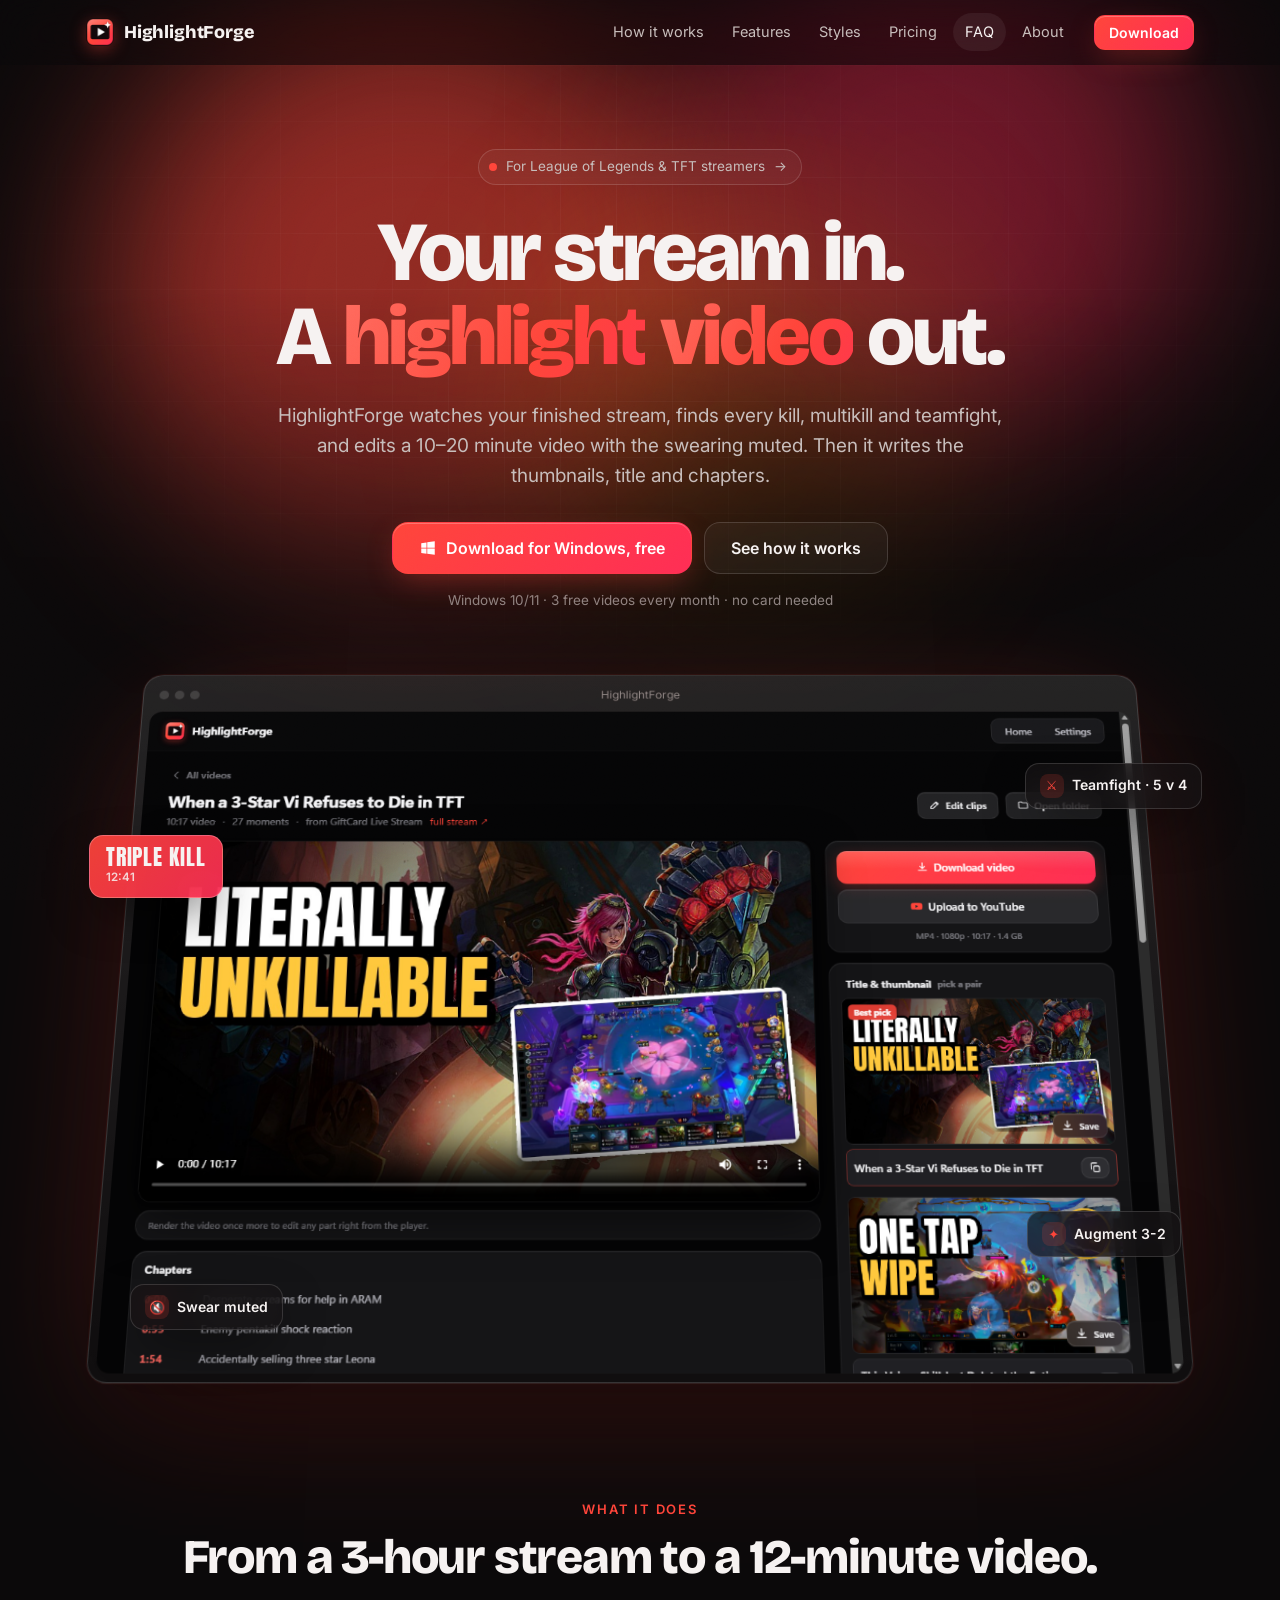
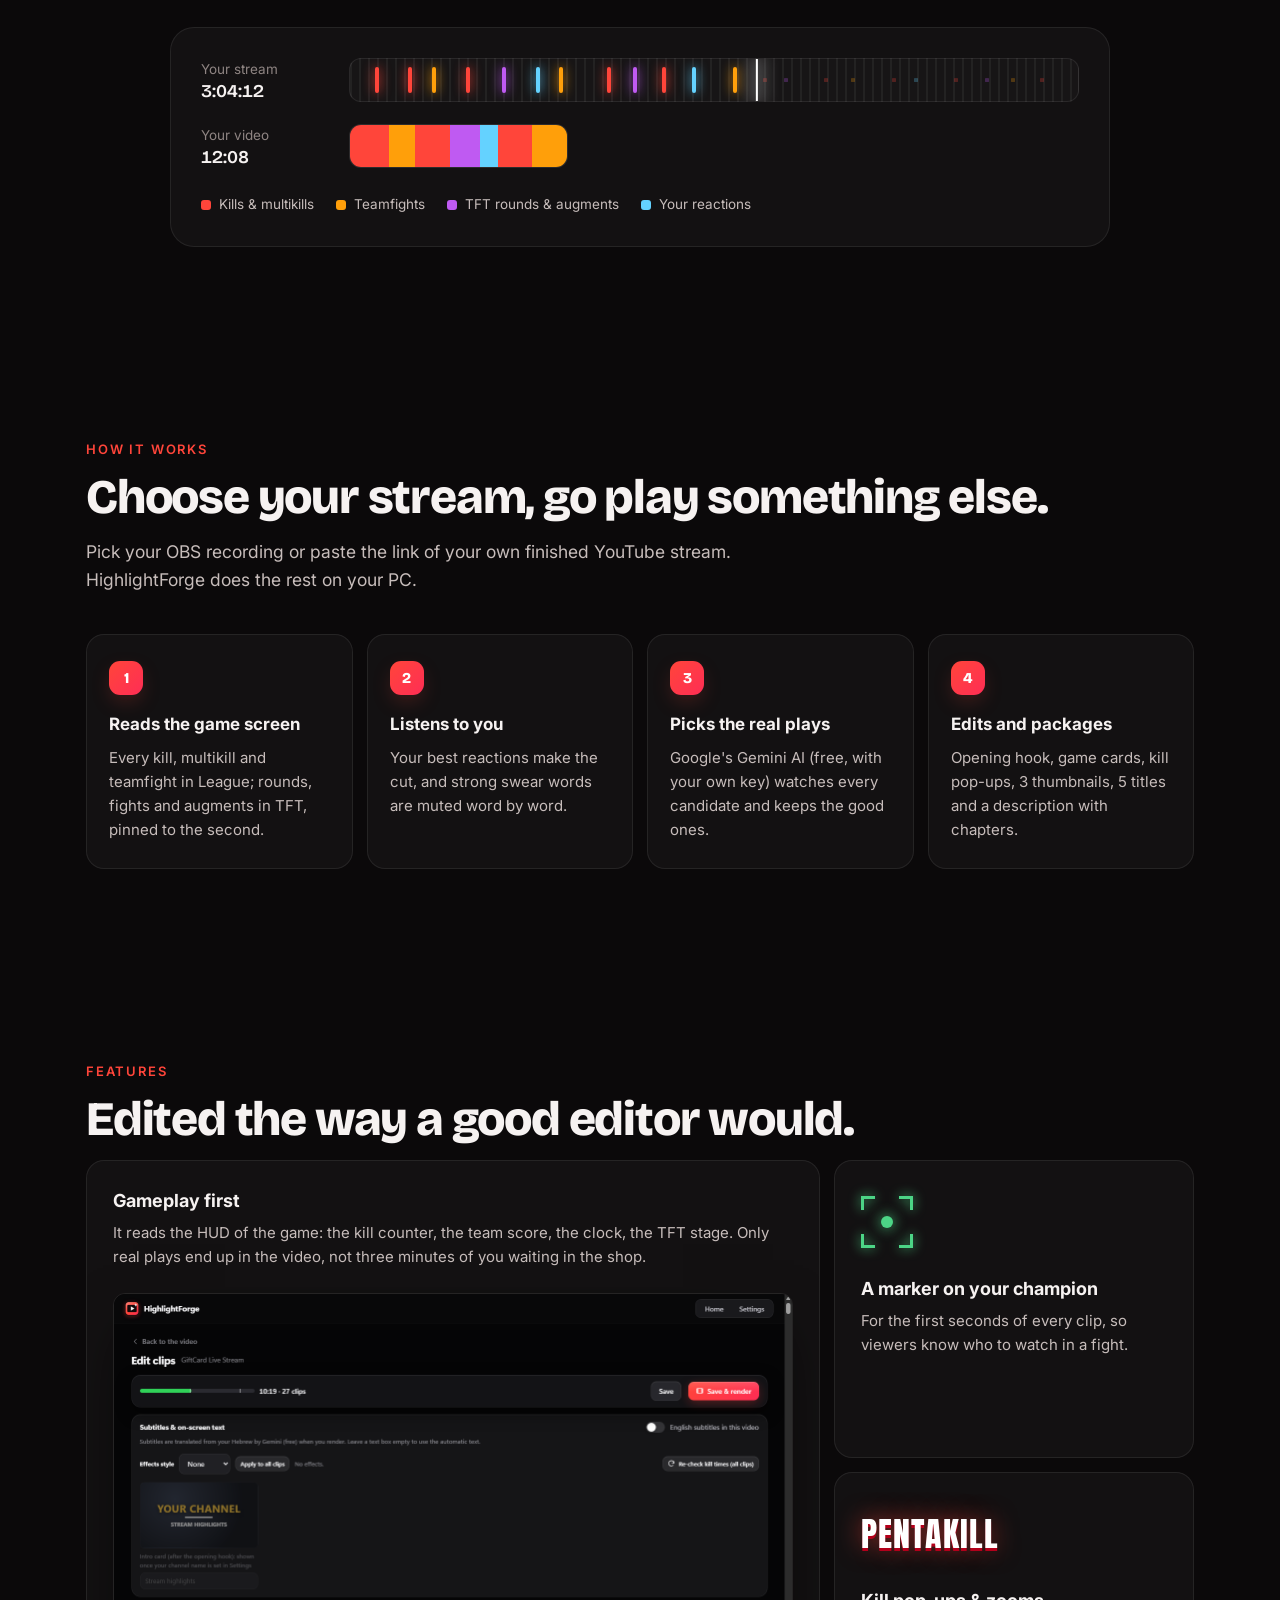
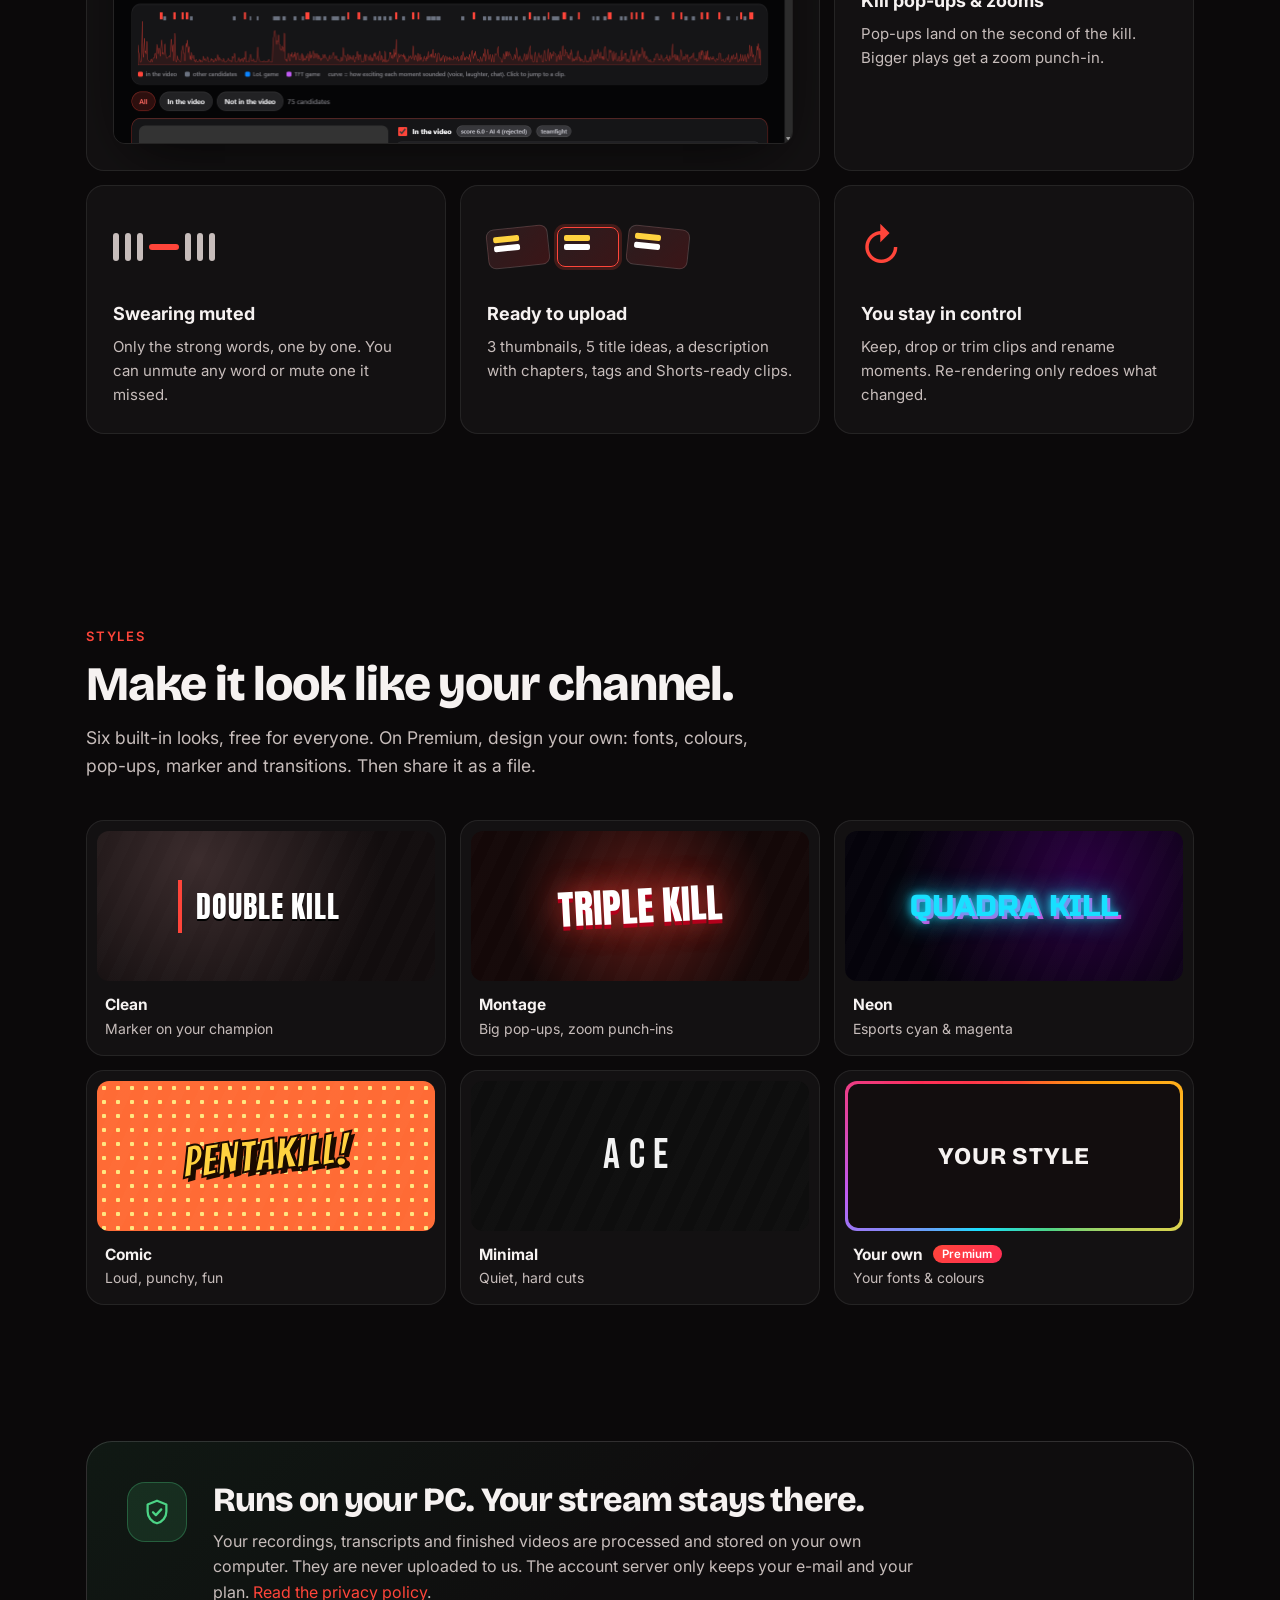
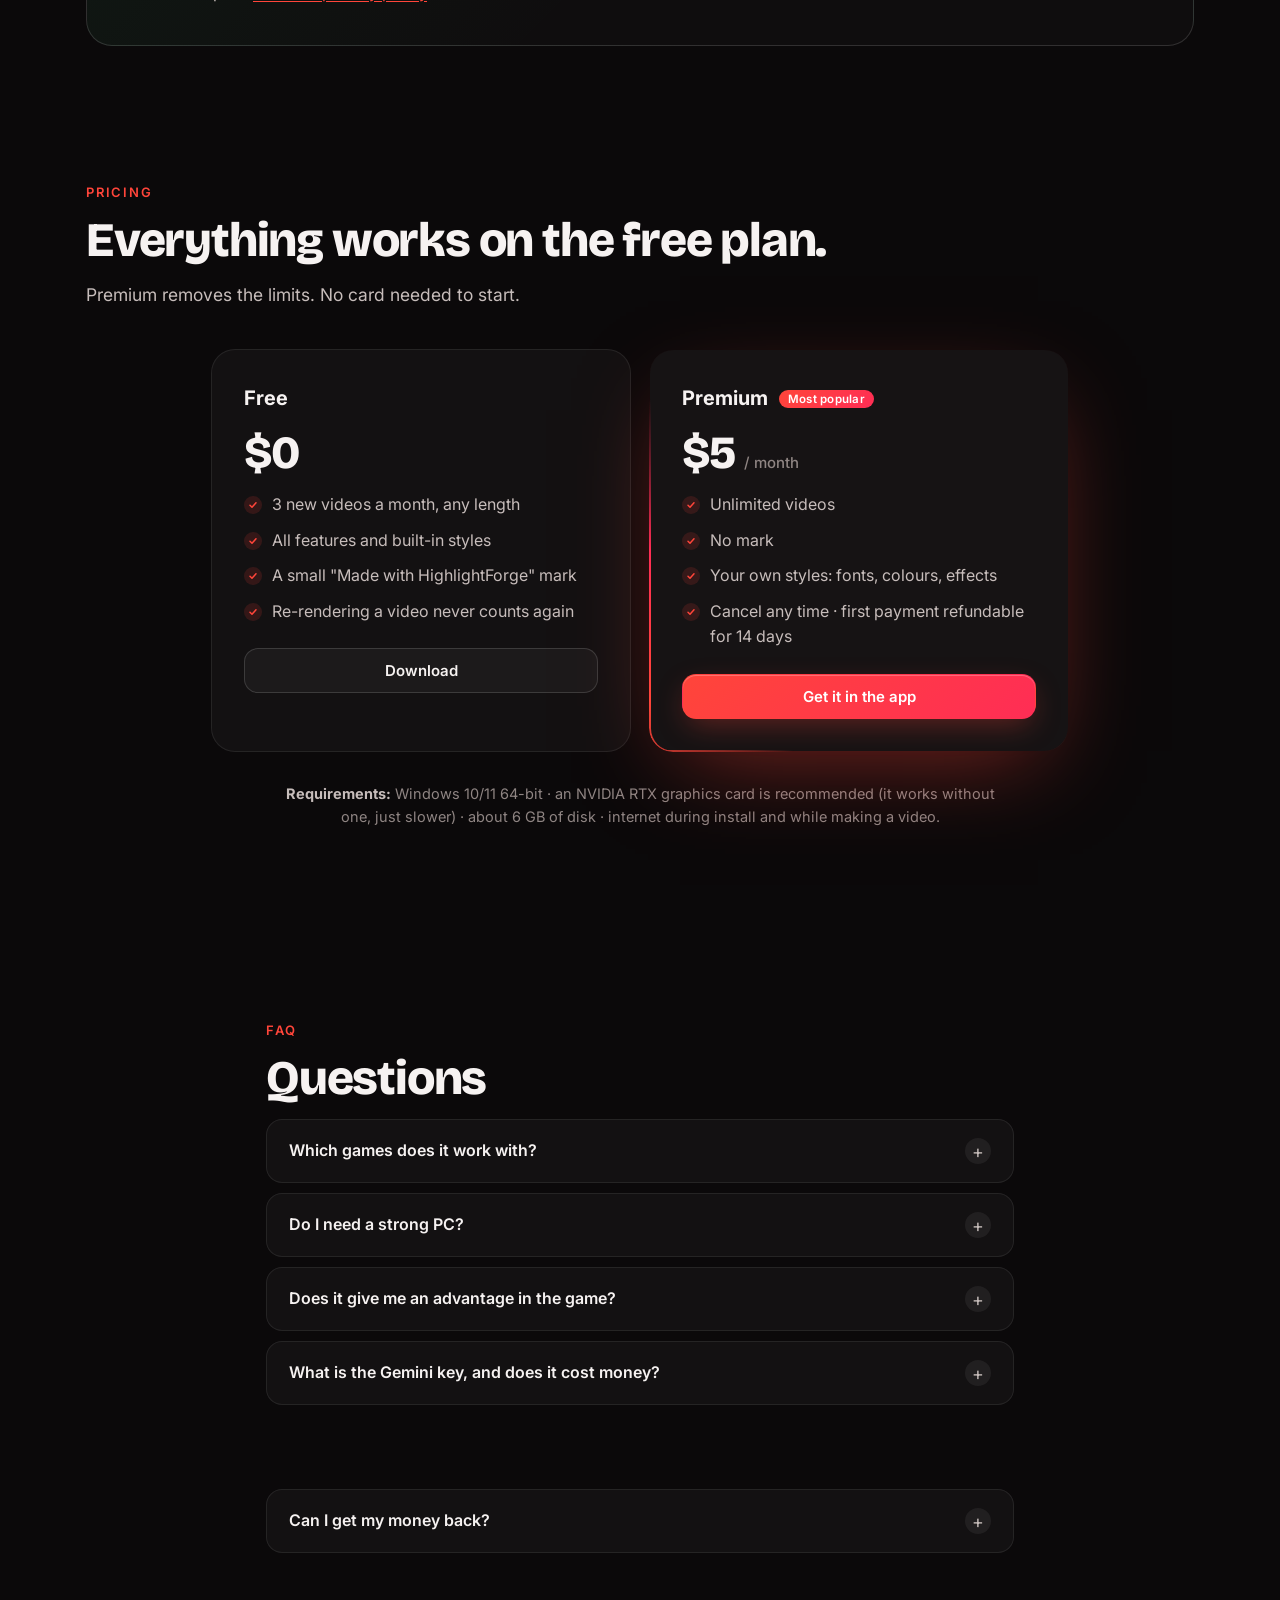
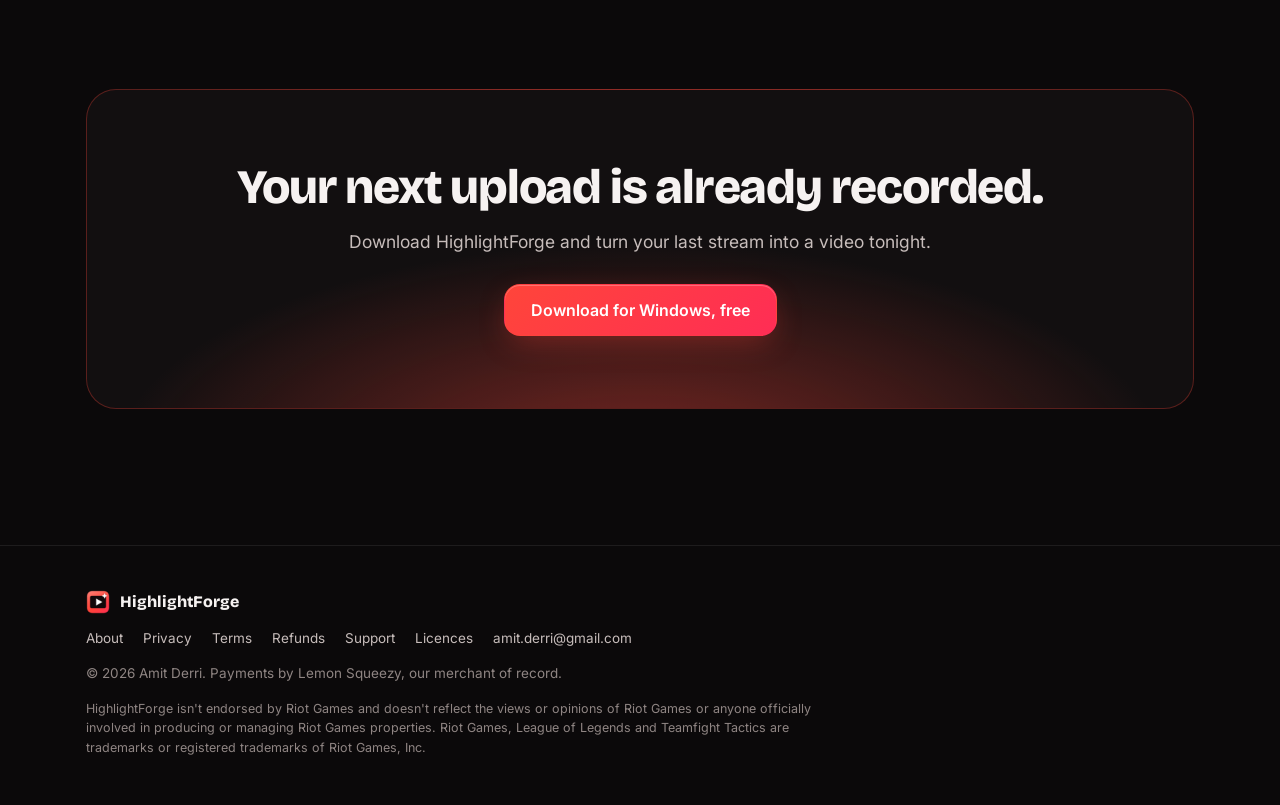
==== index.html @ f841b0f5 "HighlightForge website: home, about, privacy, terms, refunds, support, licences Co-Authored-By: Clau" ====
<!doctype html>
<html lang="en">
<head>
<meta charset="utf-8">
<meta name="viewport" content="width=device-width, initial-scale=1, viewport-fit=cover">
<title>HighlightForge: stream to highlight video, automatically</title>
<meta name="description" content="HighlightForge turns your finished League of Legends or TFT stream into a ready-to-upload YouTube highlight video: kills, multikills and fights found for you, swearing muted, thumbnails and chapters written. Free for Windows.">
<meta name="theme-color" content="#0b090a">
<link rel="canonical" href="https://amitderi.github.io/HighlightForge_website/">
<meta property="og:type" content="website">
<meta property="og:site_name" content="HighlightForge">
<meta property="og:title" content="HighlightForge: your stream in, a highlight video out">
<meta property="og:description" content="Finds every kill, multikill and teamfight in your League of Legends or TFT stream and edits an upload-ready highlight video. Free for Windows.">
<meta property="og:url" content="https://amitderi.github.io/HighlightForge_website/">
<meta property="og:image" content="https://amitderi.github.io/HighlightForge_website/img/og.png">
<meta name="twitter:card" content="summary_large_image">
<link rel="icon" type="image/png" href="img/icon.png">
<link rel="apple-touch-icon" href="img/icon.png">
<link rel="preconnect" href="https://fonts.googleapis.com">
<link rel="preconnect" href="https://fonts.gstatic.com" crossorigin>
<link rel="stylesheet" href="https://fonts.googleapis.com/css2?family=Anton&family=Bangers&family=Bebas+Neue&family=Bricolage+Grotesque:opsz,wght@12..96,600;12..96,800&family=Inter:wght@400;500;600&family=Russo+One&display=swap">
<link rel="stylesheet" href="style.css">
<script type="application/ld+json">
{"@context":"https://schema.org","@type":"SoftwareApplication","name":"HighlightForge","operatingSystem":"Windows 10, Windows 11",
 "applicationCategory":"MultimediaApplication","url":"https://amitderi.github.io/HighlightForge_website/","author":{"@type":"Person","name":"Amit Derri"},
 "offers":[{"@type":"Offer","name":"Free","price":"0","priceCurrency":"USD"}]}
</script>
<script>document.documentElement.classList.add("js")</script>
<script defer src="site.js"></script>
</head>
<body class="home">
<a class="skip" href="#main">Skip to content</a>
<header class="top"><div class="wrap">
  <a class="brand" href="./"><img src="img/icon.png" alt="" width="28" height="28">HighlightForge</a>
  <nav class="links" id="menu" aria-label="Main">
    <a href="#how">How it works</a><a href="#features">Features</a><a href="#styles">Styles</a><a href="#pricing">Pricing</a><a href="#faq">FAQ</a><a href="about">About</a>
  </nav>
  <a class="btn primary small keep" href="https://amitderi.itch.io/highlightforge">Download</a>
  <button class="menu-btn" type="button" aria-controls="menu" aria-expanded="false" aria-label="Menu"><span></span><span></span></button>
</div></header>

<main id="main">
  <section class="hero">
    <div class="aurora" aria-hidden="true"><i></i><i></i><i></i></div>
    <div class="wrap">
      <a class="pill reveal" href="#how"><span class="dot"></span>For League of Legends &amp; TFT streamers <span class="arrow">→</span></a>
      <h1 class="headline"><span class="w">Your</span> <span class="w">stream</span> <span class="w">in.</span><br>
        <span class="w">A</span> <span class="w grad">highlight</span> <span class="w grad">video</span> <span class="w">out.</span></h1>
      <p class="sub reveal">HighlightForge watches your finished stream, finds every kill, multikill and teamfight, and edits a
        10–20 minute video with the swearing muted. Then it writes the thumbnails, title and chapters.</p>
      <div class="cta reveal">
        <a class="btn primary big sheen" href="https://amitderi.itch.io/highlightforge"><svg viewBox="0 0 24 24" width="18" height="18" aria-hidden="true"><path fill="currentColor" d="M3 5.5 10 4.5v7H3zm8-1.1L21 3v8.5H11zM3 12.5h7v7l-7-1zm8 0h10V21l-10-1.4z"/></svg>Download for Windows, free</a>
        <a class="btn ghost big" href="#how">See how it works</a>
      </div>
      <div class="fine reveal">Windows 10/11 · 3 free videos every month · no card needed</div>

      <div class="stage" data-tilt>
        <div class="frame">
          <div class="frame-bar" aria-hidden="true"><i></i><i></i><i></i><span>HighlightForge</span></div>
          <img src="img/video.png" alt="A finished highlight video in HighlightForge, with its chapters and thumbnails" width="1360" height="900" fetchpriority="high">
        </div>
        <div class="chip c1" aria-hidden="true"><b>TRIPLE KILL</b><small>12:41</small></div>
        <div class="chip c2" aria-hidden="true"><span class="ico">⚔</span>Teamfight · 5 v 4</div>
        <div class="chip c3" aria-hidden="true"><span class="ico">✦</span>Augment 3-2</div>
        <div class="chip c4" aria-hidden="true"><span class="ico mute">🔇</span>Swear muted</div>
      </div>
    </div>
  </section>

  <section class="compress" id="how-short" aria-labelledby="compress-h">
    <div class="wrap">
      <p class="eyebrow reveal">What it does</p>
      <h2 id="compress-h" class="reveal">From a 3-hour stream to a 12-minute video.</h2>
      <div class="timeline reveal" data-timeline>
        <div class="tl-row">
          <span class="tl-label">Your stream<b>3:04:12</b></span>
          <div class="tl-bar long" aria-hidden="true"><div class="tl-marks"></div><div class="tl-scan"></div></div>
        </div>
        <div class="tl-row">
          <span class="tl-label">Your video<b>12:08</b></span>
          <div class="tl-bar short" aria-hidden="true"><div class="tl-fill"></div></div>
        </div>
        <ul class="tl-legend" aria-label="What it finds">
          <li><i class="k"></i>Kills &amp; multikills</li><li><i class="f"></i>Teamfights</li><li><i class="t"></i>TFT rounds &amp; augments</li><li><i class="r"></i>Your reactions</li>
        </ul>
      </div>
    </div>
  </section>

  <section id="how" aria-labelledby="how-h"><div class="wrap">
    <p class="eyebrow reveal">How it works</p>
    <h2 id="how-h" class="reveal">Choose your stream, go play something else.</h2>
    <p class="lede reveal">Pick your OBS recording or paste the link of your own finished YouTube stream. HighlightForge does the rest
      on your PC.</p>
    <ol class="steps">
      <li class="step reveal"><span class="n">1</span><h3>Reads the game screen</h3><p>Every kill, multikill and teamfight in League;
        rounds, fights and augments in TFT, pinned to the second.</p></li>
      <li class="step reveal"><span class="n">2</span><h3>Listens to you</h3><p>Your best reactions make the cut, and strong swear words
        are muted word by word.</p></li>
      <li class="step reveal"><span class="n">3</span><h3>Picks the real plays</h3><p>Google's Gemini AI (free, with your own key) watches
        every candidate and keeps the good ones.</p></li>
      <li class="step reveal"><span class="n">4</span><h3>Edits and packages</h3><p>Opening hook, game cards, kill pop-ups, 3 thumbnails,
        5 titles and a description with chapters.</p></li>
    </ol>
  </div></section>

  <section id="features" aria-labelledby="feat-h"><div class="wrap">
    <p class="eyebrow reveal">Features</p>
    <h2 id="feat-h" class="reveal">Edited the way a good editor would.</h2>
    <div class="bento">
      <article class="card glow span2 reveal">
        <h3>Gameplay first</h3>
        <p>It reads the HUD of the game: the kill counter, the team score, the clock, the TFT stage. Only real plays end up in
          the video, not three minutes of you waiting in the shop.</p>
        <img src="img/edit-clips.png" alt="Edit clips: the timeline of moments found in a stream" loading="lazy" width="1360" height="900">
      </article>
      <article class="card glow reveal">
        <div class="mark" aria-hidden="true"><span class="ret"></span></div>
        <h3>A marker on your champion</h3>
        <p>For the first seconds of every clip, so viewers know who to watch in a fight.</p>
      </article>
      <article class="card glow reveal">
        <div class="pop" aria-hidden="true">PENTAKILL</div>
        <h3>Kill pop-ups &amp; zooms</h3>
        <p>Pop-ups land on the second of the kill. Bigger plays get a zoom punch-in.</p>
      </article>
      <article class="card glow reveal">
        <div class="wave" aria-hidden="true"><i></i><i></i><i></i><i class="x"></i><i></i><i></i><i></i></div>
        <h3>Swearing muted</h3>
        <p>Only the strong words, one by one. You can unmute any word or mute one it missed.</p>
      </article>
      <article class="card glow reveal">
        <div class="thumbs" aria-hidden="true"><i></i><i></i><i></i></div>
        <h3>Ready to upload</h3>
        <p>3 thumbnails, 5 title ideas, a description with chapters, tags and Shorts-ready clips.</p>
      </article>
      <article class="card glow reveal">
        <div class="redo" aria-hidden="true">↻</div>
        <h3>You stay in control</h3>
        <p>Keep, drop or trim clips and rename moments. Re-rendering only redoes what changed.</p>
      </article>
    </div>
  </div></section>

  <section id="styles" aria-labelledby="styles-h"><div class="wrap">
    <p class="eyebrow reveal">Styles</p>
    <h2 id="styles-h" class="reveal">Make it look like your channel.</h2>
    <p class="lede reveal">Six built-in looks, free for everyone. On Premium, design your own: fonts, colours, pop-ups, marker
      and transitions. Then share it as a file.</p>
    <div class="styles">
      <figure class="style s-clean reveal"><div class="sw"><span>DOUBLE KILL</span></div><figcaption><b>Clean</b>Marker on your champion</figcaption></figure>
      <figure class="style s-montage reveal"><div class="sw"><span>TRIPLE KILL</span></div><figcaption><b>Montage</b>Big pop-ups, zoom punch-ins</figcaption></figure>
      <figure class="style s-neon reveal"><div class="sw"><span>QUADRA KILL</span></div><figcaption><b>Neon</b>Esports cyan &amp; magenta</figcaption></figure>
      <figure class="style s-comic reveal"><div class="sw"><span>PENTAKILL!</span></div><figcaption><b>Comic</b>Loud, punchy, fun</figcaption></figure>
      <figure class="style s-minimal reveal"><div class="sw"><span>ACE</span></div><figcaption><b>Minimal</b>Quiet, hard cuts</figcaption></figure>
      <figure class="style s-yours reveal"><div class="sw"><span>YOUR STYLE</span></div><figcaption><b>Your own <em class="tag">Premium</em></b>Your fonts &amp; colours</figcaption></figure>
    </div>
  </div></section>

  <section class="trust" aria-labelledby="trust-h"><div class="wrap">
    <div class="trust-card reveal">
      <div class="shield" aria-hidden="true"><svg viewBox="0 0 24 24" width="30" height="30"><path fill="none" stroke="currentColor" stroke-width="1.8" stroke-linejoin="round" d="M12 3 4.5 6v5.5c0 4.6 3.1 8.4 7.5 9.5 4.4-1.1 7.5-4.9 7.5-9.5V6z"/><path fill="none" stroke="currentColor" stroke-width="1.8" stroke-linecap="round" stroke-linejoin="round" d="m8.8 12.2 2.3 2.3 4.3-4.6"/></svg></div>
      <div>
        <h2 id="trust-h">Runs on your PC. Your stream stays there.</h2>
        <p>Your recordings, transcripts and finished videos are processed and stored on your own computer. They are never uploaded
          to us. The account server only keeps your e-mail and your plan. <a href="privacy">Read the privacy policy</a>.</p>
      </div>
    </div>
  </div></section>

  <section id="pricing" aria-labelledby="price-h"><div class="wrap">
    <p class="eyebrow reveal">Pricing</p>
    <h2 id="price-h" class="reveal">Everything works on the free plan.</h2>
    <p class="lede reveal">Premium removes the limits. No card needed to start.</p>
    <div class="plans">
      <div class="plan reveal"><h3>Free</h3><div class="price">$0</div>
        <ul><li>3 new videos a month, any length</li><li>All features and built-in styles</li>
          <li>A small "Made with HighlightForge" mark</li><li>Re-rendering a video never counts again</li></ul>
        <a class="btn ghost" href="https://amitderi.itch.io/highlightforge">Download</a></div>
      <div class="plan best reveal"><div class="ring" aria-hidden="true"></div><h3>Premium <span class="tag">Most popular</span></h3><div class="price">$5 <small>/ month</small></div>
        <ul><li>Unlimited videos</li><li>No mark</li><li>Your own styles: fonts, colours, effects</li>
          <li>Cancel any time · first payment refundable for 14 days</li></ul>
        <a class="btn primary sheen" href="https://amitderi.itch.io/highlightforge">Get it in the app</a></div>
    </div>
    <p class="req reveal"><b>Requirements:</b> Windows 10/11 64-bit · an NVIDIA RTX graphics card is recommended (it works without
      one, just slower) · about 6 GB of disk · internet during install and while making a video.</p>
  </div></section>

  <section id="faq" aria-labelledby="faq-h"><div class="wrap narrow">
    <p class="eyebrow reveal">FAQ</p>
    <h2 id="faq-h" class="reveal">Questions</h2>
    <div class="faq">
      <details class="reveal"><summary>Which games does it work with?</summary><div><p>League of Legends (including ARAM and Arena) and
        Teamfight Tactics. It reads the game screen of your recording, so it doesn't matter what language you talk in.</p></div></details>
      <details class="reveal"><summary>Do I need a strong PC?</summary><div><p>An NVIDIA RTX graphics card is recommended and makes it much
        faster. Without one it still works, just slower. You need about 6 GB of free disk.</p></div></details>
      <details class="reveal"><summary>Does it give me an advantage in the game?</summary><div><p>No. HighlightForge never runs during a
        game and never touches the game client. It only edits recordings of games that are already over.
        <a href="about">More about fair play</a>.</p></div></details>
      <details class="reveal"><summary>What is the Gemini key, and does it cost money?</summary><div><p>Google's Gemini AI picks the best
        plays and writes the titles. Its free tier is enough, and you get a free key in a minute. Without one, HighlightForge
        still works but writes simpler titles.</p></div></details>
      <details class="reveal"><summary>Windows says "Windows protected your PC".</summary><div><p>Click <i>More info → Run anyway</i>. It
        means Windows doesn't know the installer yet.</p></div></details>
      <details class="reveal"><summary>Can I get my money back?</summary><div><p>Yes. Your first Premium payment is refundable within 14
        days, no questions asked. See the <a href="refunds">refund policy</a>.</p></div></details>
    </div>
  </div></section>

  <section class="final"><div class="wrap">
    <div class="final-card reveal">
      <h2>Your next upload is already recorded.</h2>
      <p>Download HighlightForge and turn your last stream into a video tonight.</p>
      <a class="btn primary big sheen" href="https://amitderi.itch.io/highlightforge">Download for Windows, free</a>
    </div>
  </div></section>
</main>

<footer><div class="wrap"><div class="foot-brand"><img src="img/icon.png" alt="" width="24" height="24">HighlightForge</div><nav><a href="about">About</a><a href="privacy">Privacy</a><a href="terms">Terms</a><a href="refunds">Refunds</a><a href="support">Support</a><a href="licences">Licences</a><a href="mailto:amit.derri@gmail.com">amit.derri@gmail.com</a></nav><div>© 2026 Amit Derri. Payments by Lemon Squeezy, our merchant of record.</div><div class="legal-line">HighlightForge isn&#x27;t endorsed by Riot Games and doesn&#x27;t reflect the views or opinions of Riot Games or anyone officially involved in producing or managing Riot Games properties. Riot Games, League of Legends and Teamfight Tactics are trademarks or registered trademarks of Riot Games, Inc.</div></div></footer>
</body>
</html>
---- style.css ----
/* HighlightForge website: the app's red glass look. Readable without JavaScript; motion off under reduced motion. */
:root {
  --bg: #0b090a; --bg-2: #120f10; --panel: rgb(255 255 255 / .035); --panel-solid: #161314; --text: #f6f2f1;
  --text-2: #c7bdbb; --muted: #8f8583; --line: rgb(255 255 255 / .08); --line-2: rgb(255 255 255 / .14);
  --accent: #ff453a; --accent-2: #ff2d55; --glow: rgb(255 69 58 / .35); --good: #4cd486;
  --font: "Inter", "Segoe UI", system-ui, -apple-system, sans-serif;
  --display: "Bricolage Grotesque", "Segoe UI", system-ui, sans-serif;
  --ease: cubic-bezier(.2, .8, .2, 1); --radius: 18px;
  color-scheme: dark;
}
* { box-sizing: border-box; }
html { scroll-behavior: smooth; scroll-padding-top: 76px; -webkit-text-size-adjust: 100%; }
body { margin: 0; background: var(--bg); color: var(--text); font: 16px/1.6 var(--font); -webkit-font-smoothing: antialiased;
  overflow-x: hidden; -webkit-tap-highlight-color: transparent; }
body::before { /* fine film grain over everything */
  content: ""; position: fixed; inset: 0; z-index: 100; pointer-events: none; opacity: .045; mix-blend-mode: overlay;
  background-image: url("data:image/svg+xml,%3Csvg xmlns='http://www.w3.org/2000/svg' width='160' height='160'%3E%3Cfilter id='n'%3E%3CfeTurbulence type='fractalNoise' baseFrequency='.9' numOctaves='2' stitchTiles='stitch'/%3E%3C/filter%3E%3Crect width='100%25' height='100%25' filter='url(%23n)'/%3E%3C/svg%3E"); }
a { color: var(--accent); text-underline-offset: 3px; }
img { max-width: 100%; height: auto; display: block; }
::selection { background: rgb(255 69 58 / .35); }
:focus-visible { outline: 2px solid var(--accent); outline-offset: 3px; border-radius: 6px; }
.wrap { max-width: 1140px; margin: 0 auto; padding: 0 max(16px, env(safe-area-inset-left)) 0 max(16px, env(safe-area-inset-right)); }
.wrap.narrow { max-width: 780px; }
.skip { position: absolute; left: -999px; top: 8px; z-index: 50; background: var(--accent); color: #fff; padding: 8px 14px; border-radius: 10px; }
.skip:focus { left: 12px; }

/* ---------- header ---------- */
header.top { position: sticky; top: 0; z-index: 20; backdrop-filter: blur(18px) saturate(1.4); -webkit-backdrop-filter: blur(18px) saturate(1.4);
  background: rgb(11 9 10 / .62); border-bottom: 1px solid transparent; transition: border-color .3s, background .3s; }
header.top.scrolled { border-bottom-color: var(--line); background: rgb(11 9 10 / .8); }
header.top .wrap { display: flex; align-items: center; gap: 18px; height: 64px; }
.brand { display: flex; align-items: center; gap: 10px; color: var(--text); text-decoration: none; font: 800 18px var(--display); letter-spacing: -.01em; }
.brand img { width: 28px; height: 28px; border-radius: 8px; box-shadow: 0 4px 16px rgb(255 69 58 / .35); }
nav.links { margin-left: auto; display: flex; gap: 4px; font-size: 14.5px; }
nav.links a { color: var(--text-2); text-decoration: none; padding: 7px 12px; border-radius: 999px; transition: color .2s, background .2s; }
nav.links a:hover, nav.links a[aria-current] { color: var(--text); background: rgb(255 255 255 / .06); }
.menu-btn { display: none; width: 40px; height: 40px; border: 1px solid var(--line-2); border-radius: 12px; background: transparent;
  cursor: pointer; padding: 0; place-content: center; gap: 5px; }
.menu-btn span { display: block; width: 16px; height: 1.6px; background: var(--text); border-radius: 2px; transition: transform .3s var(--ease); }
.menu-btn[aria-expanded="true"] span:first-child { transform: translateY(3.3px) rotate(45deg); }
.menu-btn[aria-expanded="true"] span:last-child { transform: translateY(-3.3px) rotate(-45deg); }

/* ---------- buttons ---------- */
.btn { position: relative; display: inline-flex; align-items: center; justify-content: center; gap: 9px; padding: 12px 20px;
  border-radius: 14px; font: 600 15px var(--font); text-decoration: none; color: var(--text); border: 1px solid var(--line-2);
  background: rgb(255 255 255 / .04); overflow: hidden; isolation: isolate; user-select: none;
  transition: transform .2s var(--ease), box-shadow .3s, background .2s, border-color .2s; }
.btn:hover { background: rgb(255 255 255 / .08); border-color: rgb(255 255 255 / .22); }
.btn:active { transform: scale(.97); }
.btn.primary { background: linear-gradient(135deg, var(--accent), var(--accent-2)); border-color: transparent; color: #fff;
  box-shadow: 0 10px 30px -6px var(--glow), inset 0 1px 0 rgb(255 255 255 / .25); }
.btn.primary:hover { box-shadow: 0 14px 40px -6px rgb(255 69 58 / .55), inset 0 1px 0 rgb(255 255 255 / .3); }
.btn.big { padding: 15px 26px; font-size: 16px; border-radius: 16px; }
.btn.small { padding: 8px 14px; font-size: 14px; border-radius: 11px; }
.btn.sheen::after { content: ""; position: absolute; inset: 0; z-index: -1; transform: translateX(-120%) skewX(-20deg);
  background: linear-gradient(90deg, transparent, rgb(255 255 255 / .35), transparent); transition: transform .8s var(--ease); }
.btn.sheen:hover::after { transform: translateX(120%) skewX(-20deg); }

/* ---------- hero ---------- */
.hero { position: relative; padding: 84px 0 40px; text-align: center; isolation: isolate; }
.aurora { position: absolute; inset: -10% 0 auto; height: 900px; z-index: -1; overflow: hidden; pointer-events: none;
  mask-image: linear-gradient(#000 40%, transparent); -webkit-mask-image: linear-gradient(#000 40%, transparent); }
.aurora i { position: absolute; border-radius: 50%; filter: blur(90px); opacity: .55; will-change: transform; }
.aurora i:nth-child(1) { width: 620px; height: 620px; left: 8%; top: 60px; background: #ff453a; animation: drift1 18s ease-in-out infinite alternate; }
.aurora i:nth-child(2) { width: 540px; height: 540px; right: 6%; top: 0; background: #ff2d55; opacity: .4; animation: drift2 22s ease-in-out infinite alternate; }
.aurora i:nth-child(3) { width: 460px; height: 460px; left: 40%; top: 260px; background: #ff9f0a; opacity: .18; animation: drift3 26s ease-in-out infinite alternate; }
@keyframes drift1 { to { transform: translate3d(120px, 60px, 0) scale(1.15); } }
@keyframes drift2 { to { transform: translate3d(-140px, 90px, 0) scale(.9); } }
@keyframes drift3 { to { transform: translate3d(-80px, -60px, 0) scale(1.2); } }
.hero::after { /* subtle grid */ content: ""; position: absolute; inset: 0 0 auto; height: 760px; z-index: -1; pointer-events: none;
  background-image: linear-gradient(var(--line) 1px, transparent 1px), linear-gradient(90deg, var(--line) 1px, transparent 1px);
  background-size: 56px 56px; mask-image: radial-gradient(ellipse 60% 55% at 50% 30%, #000, transparent);
  -webkit-mask-image: radial-gradient(ellipse 60% 55% at 50% 30%, #000, transparent); opacity: .55; }
.pill { display: inline-flex; align-items: center; gap: 9px; padding: 6px 14px 6px 10px; border-radius: 999px; font-size: 13.5px;
  color: var(--text-2); text-decoration: none; border: 1px solid var(--line-2); background: rgb(255 255 255 / .04);
  backdrop-filter: blur(10px); transition: border-color .2s, color .2s; }
.pill:hover { color: var(--text); border-color: rgb(255 69 58 / .5); }
.pill .dot { width: 8px; height: 8px; border-radius: 50%; background: var(--accent); box-shadow: 0 0 0 0 var(--glow); animation: ping 2.4s infinite; }
.pill .arrow { transition: transform .2s var(--ease); }
.pill:hover .arrow { transform: translateX(3px); }
@keyframes ping { 0% { box-shadow: 0 0 0 0 rgb(255 69 58 / .6); } 80%, 100% { box-shadow: 0 0 0 10px rgb(255 69 58 / 0); } }
.headline { font: 800 clamp(40px, 7.4vw, 84px)/1.0 var(--display); margin: 26px auto 22px; letter-spacing: -.035em; text-wrap: balance; }
.headline .w { display: inline-block; }
.grad { background: linear-gradient(120deg, #ff6b5e 0%, var(--accent) 35%, var(--accent-2) 70%, #ff8a65 100%); background-size: 200% auto;
  -webkit-background-clip: text; background-clip: text; color: transparent; animation: shine 8s linear infinite; }
@keyframes shine { to { background-position: 200% center; } }
.sub { color: var(--text-2); font-size: clamp(16.5px, 2vw, 19px); max-width: 62ch; margin: 0 auto 30px; }
.cta { display: flex; gap: 12px; justify-content: center; flex-wrap: wrap; }
.fine { color: var(--muted); font-size: 13.5px; margin-top: 16px; }

.stage { position: relative; margin: 64px auto 0; max-width: 1040px; perspective: 1600px; }
.frame { position: relative; border-radius: 20px; padding: 8px; background: linear-gradient(180deg, rgb(255 255 255 / .1), rgb(255 255 255 / .02));
  border: 1px solid var(--line-2); box-shadow: 0 50px 120px -30px rgb(0 0 0 / .8), 0 0 0 1px rgb(255 69 58 / .08), 0 30px 140px -40px rgb(255 69 58 / .45);
  transform-origin: 50% 0; transform: rotateX(var(--tilt, 0deg)) scale(var(--zoom, 1)); will-change: transform; }
.frame img { border-radius: 13px; width: 100%; }
.frame-bar { display: flex; align-items: center; gap: 6px; padding: 4px 8px 10px; font-size: 12px; color: var(--muted); }
.frame-bar i { width: 10px; height: 10px; border-radius: 50%; background: rgb(255 255 255 / .14); }
.frame-bar span { margin: 0 auto; transform: translateX(-24px); }
.chip { position: absolute; z-index: 2; display: flex; align-items: center; gap: 8px; padding: 10px 14px; border-radius: 14px; font-size: 14px;
  font-weight: 600; white-space: nowrap; color: var(--text); background: rgb(22 19 20 / .72); border: 1px solid var(--line-2);
  backdrop-filter: blur(16px) saturate(1.5); -webkit-backdrop-filter: blur(16px) saturate(1.5); box-shadow: 0 18px 50px -12px rgb(0 0 0 / .7);
  animation: float 6s ease-in-out infinite; }
.chip .ico { display: grid; place-items: center; width: 24px; height: 24px; border-radius: 8px; background: rgb(255 69 58 / .16); color: var(--accent); font-size: 13px; }
.chip.c1 { left: -3%; top: 22%; flex-direction: column; align-items: flex-start; gap: 0; padding: 10px 16px;
  background: linear-gradient(135deg, rgb(255 69 58 / .92), rgb(255 45 85 / .92)); border-color: rgb(255 255 255 / .25); }
.chip.c1 b { font: 400 22px/1 "Anton", var(--display); letter-spacing: .04em; }
.chip.c1 small { font-size: 11.5px; opacity: .85; }
.chip.c2 { right: -4%; top: 12%; animation-delay: -1.5s; }
.chip.c3 { right: -2%; bottom: 20%; animation-delay: -3s; }
.chip.c4 { left: 1%; bottom: 10%; animation-delay: -4.5s; }
@keyframes float { 50% { transform: translateY(-10px); } }

/* ---------- sections ---------- */
section { padding: 96px 0; position: relative; }
.eyebrow { margin: 0 0 12px; font-size: 13px; font-weight: 600; letter-spacing: .14em; text-transform: uppercase; color: var(--accent); }
section h2 { font: 800 clamp(30px, 4.6vw, 48px)/1.08 var(--display); margin: 0 0 14px; letter-spacing: -.025em; text-wrap: balance; }
section .lede { color: var(--text-2); font-size: 17.5px; max-width: 62ch; margin: 0 0 40px; }

/* compress timeline */
.compress { padding-top: 56px; text-align: center; }
.compress h2 { margin-bottom: 44px; }
.timeline { max-width: 940px; margin: 0 auto; padding: 30px; border-radius: 24px; border: 1px solid var(--line); background: var(--panel); text-align: left; }
.tl-row { display: grid; grid-template-columns: 130px 1fr; align-items: center; gap: 18px; }
.tl-row + .tl-row { margin-top: 22px; }
.tl-label { font-size: 13.5px; color: var(--muted); display: grid; }
.tl-label b { font: 600 18px var(--display); color: var(--text); font-variant-numeric: tabular-nums; }
.tl-bar { position: relative; height: 44px; border-radius: 12px; background: rgb(255 255 255 / .04); border: 1px solid var(--line); overflow: hidden; }
.tl-bar.long { background: repeating-linear-gradient(90deg, rgb(255 255 255 / .05) 0 2px, transparent 2px 9px), rgb(255 255 255 / .02); }
.tl-marks i { position: absolute; top: 8px; bottom: 8px; width: 4px; border-radius: 3px; transform: scaleY(.15); opacity: .25; transition: transform .5s var(--ease), opacity .5s; }
.tl-marks i.on { transform: none; opacity: 1; box-shadow: 0 0 12px currentColor; }
.tl-marks i.k { background: #ff453a; color: #ff453a; } .tl-marks i.f { background: #ff9f0a; color: #ff9f0a; }
.tl-marks i.t { background: #bf5af2; color: #bf5af2; } .tl-marks i.r { background: #64d2ff; color: #64d2ff; }
.tl-scan { position: absolute; top: 0; bottom: 0; left: 0; width: 2px; background: #fff; box-shadow: 0 0 18px 4px rgb(255 255 255 / .4); opacity: 0; }
.tl-bar.short { width: 30%; }
.tl-fill { position: absolute; inset: 0; transform-origin: left; transform: scaleX(1);
  background: linear-gradient(90deg, #ff453a 0 18%, #ff9f0a 18% 30%, #ff453a 30% 46%, #bf5af2 46% 60%, #64d2ff 60% 68%, #ff453a 68% 84%, #ff9f0a 84%); }
.js .timeline:not(.played) .tl-fill { transform: scaleX(0); }
.timeline.played .tl-fill { transition: transform 1.1s var(--ease) 2.3s; }
.tl-legend { list-style: none; display: flex; flex-wrap: wrap; gap: 8px 22px; margin: 26px 0 0; padding: 0; font-size: 13.5px; color: var(--text-2); }
.tl-legend i { display: inline-block; width: 10px; height: 10px; border-radius: 3px; margin-right: 8px; vertical-align: -1px; }
.tl-legend .k { background: #ff453a; } .tl-legend .f { background: #ff9f0a; } .tl-legend .t { background: #bf5af2; } .tl-legend .r { background: #64d2ff; }

/* steps */
.steps { list-style: none; margin: 0; padding: 0; display: grid; grid-template-columns: repeat(4, 1fr); gap: 14px; counter-reset: s; position: relative; }
.step { position: relative; padding: 26px 22px; border-radius: var(--radius); border: 1px solid var(--line); background: var(--panel); }
.step h3 { margin: 0 0 8px; font-size: 17px; }
.step p { margin: 0; color: var(--text-2); font-size: 15px; }
.n { display: inline-grid; place-items: center; width: 34px; height: 34px; border-radius: 11px; margin-bottom: 16px; font: 800 15px var(--display);
  color: #fff; background: linear-gradient(135deg, var(--accent), var(--accent-2)); box-shadow: 0 8px 22px -6px var(--glow); }

/* bento */
.bento { display: grid; grid-template-columns: repeat(3, 1fr); gap: 14px; }
.card { position: relative; padding: 26px; border-radius: var(--radius); border: 1px solid var(--line); background: var(--panel); overflow: hidden; isolation: isolate; }
.card h3 { margin: 0 0 6px; font-size: 18px; }
.card p { margin: 0; color: var(--text-2); font-size: 15px; }
.card.span2 { grid-column: span 2; grid-row: span 2; display: flex; flex-direction: column; }
.card.span2 img { margin-top: 24px; border-radius: 12px; border: 1px solid var(--line); box-shadow: 0 20px 60px -20px rgb(0 0 0 / .8); }
.glow::before { content: ""; position: absolute; inset: 0; z-index: -1; opacity: 0; transition: opacity .4s;
  background: radial-gradient(420px circle at var(--mx, 50%) var(--my, 50%), rgb(255 69 58 / .14), transparent 60%); }
.glow::after { content: ""; position: absolute; inset: 0; border-radius: inherit; padding: 1px; pointer-events: none; opacity: 0; transition: opacity .4s;
  background: radial-gradient(300px circle at var(--mx, 50%) var(--my, 50%), rgb(255 69 58 / .6), transparent 60%);
  -webkit-mask: linear-gradient(#000 0 0) content-box, linear-gradient(#000 0 0); -webkit-mask-composite: xor; mask-composite: exclude; }
.glow:hover::before, .glow:hover::after { opacity: 1; }
/* little illustrations */
.mark, .pop, .wave, .thumbs, .redo { height: 70px; margin-bottom: 18px; display: flex; align-items: center; }
.ret { position: relative; width: 52px; height: 52px; }
.ret::before { content: ""; position: absolute; inset: 0; animation: lock 2.6s var(--ease) infinite;
  --c: var(--good); --l: 14px; --t: 3px;
  background: linear-gradient(var(--c) 0 0) 0 0 / var(--l) var(--t), linear-gradient(var(--c) 0 0) 0 0 / var(--t) var(--l),
    linear-gradient(var(--c) 0 0) 100% 0 / var(--l) var(--t), linear-gradient(var(--c) 0 0) 100% 0 / var(--t) var(--l),
    linear-gradient(var(--c) 0 0) 0 100% / var(--l) var(--t), linear-gradient(var(--c) 0 0) 0 100% / var(--t) var(--l),
    linear-gradient(var(--c) 0 0) 100% 100% / var(--l) var(--t), linear-gradient(var(--c) 0 0) 100% 100% / var(--t) var(--l);
  background-repeat: no-repeat; filter: drop-shadow(0 0 6px var(--good)); }
.ret::after { content: ""; position: absolute; inset: 20px; border-radius: 50%; background: var(--good); box-shadow: 0 0 14px var(--good); }
@keyframes lock { 0%, 100% { transform: scale(1.35); opacity: .4; } 40%, 70% { transform: scale(1); opacity: 1; } }
.pop { font: 400 34px/1 "Anton", sans-serif; letter-spacing: .03em; color: #fff; text-shadow: 0 3px 0 #b3001b, 0 0 24px rgb(255 69 58 / .6);
  animation: popin 2.8s var(--ease) infinite; transform-origin: left center; }
@keyframes popin { 0% { transform: scale(.4); opacity: 0; } 12% { transform: scale(1.12); opacity: 1; } 20%, 80% { transform: scale(1); opacity: 1; } 100% { opacity: 0; } }
.wave { gap: 6px; }
.wave i { width: 6px; height: 40%; border-radius: 4px; background: var(--text-2); animation: bar 1.4s ease-in-out infinite; }
.wave i:nth-child(2) { animation-delay: -.2s; } .wave i:nth-child(3) { animation-delay: -.4s; } .wave i:nth-child(5) { animation-delay: -.6s; }
.wave i:nth-child(6) { animation-delay: -.8s; } .wave i:nth-child(7) { animation-delay: -1s; }
.wave i.x { height: 6px; width: 30px; background: var(--accent); animation: none; position: relative; }
@keyframes bar { 50% { height: 90%; } }
.thumbs { gap: 8px; }
.thumbs i { width: 62px; height: 40px; border-radius: 8px; border: 1px solid var(--line-2);
  background: linear-gradient(135deg, #2a1d1f, #3b1517); position: relative; transition: transform .4s var(--ease); }
.thumbs i::after { content: ""; position: absolute; left: 6px; top: 7px; width: 26px; height: 6px; border-radius: 2px; background: #ffd23f;
  box-shadow: 0 9px 0 #fff; }
.thumbs i:nth-child(1) { transform: rotate(-6deg); } .thumbs i:nth-child(3) { transform: rotate(6deg); }
.card:hover .thumbs i:nth-child(1) { transform: rotate(-10deg) translateY(-4px); } .card:hover .thumbs i:nth-child(3) { transform: rotate(10deg) translateY(-4px); }
.thumbs i:nth-child(2) { border-color: var(--accent); box-shadow: 0 0 0 3px rgb(255 69 58 / .2); }
.redo { font-size: 44px; color: var(--accent); }
.card:hover .redo { animation: spin 1s var(--ease); }
@keyframes spin { to { transform: rotate(360deg); } }

/* styles showcase */
.styles { display: grid; grid-template-columns: repeat(3, 1fr); gap: 14px; }
.style { margin: 0; border-radius: var(--radius); border: 1px solid var(--line); background: var(--panel); padding: 10px; transition: transform .35s var(--ease), border-color .3s; }
.style:hover { transform: translateY(-4px); border-color: var(--line-2); }
.style .sw { height: 150px; border-radius: 12px; display: grid; place-items: center; overflow: hidden; position: relative;
  background: radial-gradient(circle at 30% 20%, #3a2b2c, #120d0e 70%); }
.style .sw::before { content: ""; position: absolute; inset: 0; opacity: .35;
  background: repeating-linear-gradient(115deg, rgb(255 255 255 / .03) 0 12px, transparent 12px 24px); }
.style .sw span { position: relative; transition: transform .35s var(--ease); }
.style:hover .sw span { transform: scale(1.08); }
.style figcaption { display: grid; padding: 12px 8px 4px; font-size: 14px; color: var(--text-2); }
.style figcaption b { color: var(--text); font-size: 15.5px; }
.s-clean .sw span { font: 400 30px "Anton", sans-serif; color: #fff; letter-spacing: .03em; text-shadow: 0 2px 0 #000; padding: 4px 14px; border-left: 4px solid var(--accent); }
.s-montage .sw { background: radial-gradient(circle at 50% 50%, #5a1a16, #140808 70%); }
.s-montage .sw span { font: 400 40px "Anton", sans-serif; color: #fff; text-shadow: 0 4px 0 #b3001b, 0 0 30px rgb(255 69 58 / .7); transform: rotate(-3deg); }
.s-montage:hover .sw span { transform: rotate(-3deg) scale(1.12); }
.s-neon .sw { background: radial-gradient(circle at 70% 30%, #2a0040, #05030b 70%); }
.s-neon .sw span { font: 400 30px "Russo One", sans-serif; color: #18e0ff; text-shadow: 0 0 8px #18e0ff, 0 0 26px #18e0ff, 3px 3px 0 #ff2bd6; }
.s-comic .sw { background: radial-gradient(circle, #ffe680 0 2px, transparent 2.5px) 0 0 / 14px 14px, #ff6b35; }
.s-comic .sw span { font: 400 44px "Bangers", sans-serif; color: #ffd23f; -webkit-text-stroke: 2px #1a0a00; text-shadow: 4px 4px 0 #1a0a00; transform: rotate(-5deg); letter-spacing: .03em; }
.s-comic:hover .sw span { transform: rotate(-5deg) scale(1.12); }
.s-minimal .sw { background: #0e0e0e; }
.s-minimal .sw span { font: 400 42px "Bebas Neue", sans-serif; color: #f2f2f2; letter-spacing: .2em; }
.s-yours .sw { background: conic-gradient(from 0deg at 50% 50%, #ff453a, #ff9f0a, #ffd23f, #4cd486, #18e0ff, #bf5af2, #ff2d55, #ff453a); }
.s-yours .sw::after { content: ""; position: absolute; inset: 3px; border-radius: 10px; background: #120d0e; }
.s-yours .sw span { z-index: 1; font: 800 24px var(--display); letter-spacing: .04em; }
.tag { display: inline-block; margin-left: 6px; padding: 2px 9px; border-radius: 999px; font: 600 11.5px var(--font); font-style: normal;
  letter-spacing: .02em; vertical-align: 2px; color: #fff; background: linear-gradient(135deg, var(--accent), var(--accent-2)); }

/* trust */
.trust { padding: 40px 0; }
.trust-card { display: flex; gap: 26px; align-items: flex-start; padding: 40px; border-radius: 26px; border: 1px solid var(--line-2);
  background: linear-gradient(135deg, rgb(76 212 134 / .08), rgb(255 255 255 / .02) 50%); }
.trust-card h2 { font-size: clamp(24px, 3.4vw, 34px); margin-bottom: 10px; }
.trust-card p { margin: 0; color: var(--text-2); max-width: 70ch; }
.shield { flex: none; display: grid; place-items: center; width: 60px; height: 60px; border-radius: 18px; color: var(--good);
  background: rgb(76 212 134 / .12); border: 1px solid rgb(76 212 134 / .3); }

/* pricing */
.plans { display: grid; grid-template-columns: repeat(2, minmax(0, 420px)); justify-content: center; gap: 18px; }
.plan { position: relative; padding: 32px; border-radius: 24px; border: 1px solid var(--line); background: var(--panel); display: grid; gap: 16px; align-content: start; isolation: isolate; }
.plan h3 { margin: 0; font-size: 20px; }
.price { font: 800 46px/1 var(--display); letter-spacing: -.02em; }
.price small { font: 500 15px var(--font); color: var(--muted); letter-spacing: 0; }
.plan ul { margin: 0 0 8px; padding: 0; list-style: none; color: var(--text-2); display: grid; gap: 10px; }
.plan li { padding-left: 28px; position: relative; }
.plan li::before { content: ""; position: absolute; left: 0; top: 4px; width: 18px; height: 18px; border-radius: 50%; background: rgb(255 69 58 / .14)
  url("data:image/svg+xml,%3Csvg xmlns='http://www.w3.org/2000/svg' viewBox='0 0 24 24'%3E%3Cpath fill='none' stroke='%23ff453a' stroke-width='3' stroke-linecap='round' stroke-linejoin='round' d='m6 12.5 4 4 8-9'/%3E%3C/svg%3E") center / 12px no-repeat; }
.plan.best { border-color: transparent; background: linear-gradient(var(--panel-solid), var(--panel-solid)) padding-box; }
.plan .ring { position: absolute; inset: -1px; z-index: -1; border-radius: inherit; padding: 1.5px; overflow: hidden;
  -webkit-mask: linear-gradient(#000 0 0) content-box, linear-gradient(#000 0 0); -webkit-mask-composite: xor; mask-composite: exclude; }
.plan .ring::before { content: ""; position: absolute; inset: -50%; background: conic-gradient(from 0deg, transparent 0 55%, var(--accent), var(--accent-2), transparent 85%);
  animation: rot 5s linear infinite; }
.plan.best::after { content: ""; position: absolute; inset: 0; z-index: -2; border-radius: inherit; box-shadow: 0 30px 90px -30px rgb(255 69 58 / .5); }
@keyframes rot { to { transform: rotate(360deg); } }
.req { color: var(--muted); font-size: 14.5px; text-align: center; max-width: 80ch; margin: 30px auto 0; }
.req b { color: var(--text-2); }

/* faq */
.faq { display: grid; gap: 10px; }
.faq details { border-radius: 16px; border: 1px solid var(--line); background: var(--panel); transition: border-color .2s, background .2s; }
.faq details[open] { border-color: var(--line-2); background: rgb(255 255 255 / .05); }
.faq summary { list-style: none; cursor: pointer; padding: 18px 22px; font-weight: 600; display: flex; justify-content: space-between; gap: 16px; align-items: center; }
.faq summary::-webkit-details-marker { display: none; }
.faq summary::after { content: "+"; flex: none; display: grid; place-items: center; width: 26px; height: 26px; border-radius: 50%; font-size: 18px;
  font-weight: 400; color: var(--text-2); background: rgb(255 255 255 / .06); transition: transform .3s var(--ease); }
.faq details[open] summary::after { transform: rotate(45deg); color: var(--accent); }
.faq details > div { overflow: hidden; }
.faq details p { margin: 0; padding: 0 22px 20px; color: var(--text-2); }

/* final cta */
.final { padding-top: 40px; }
.final-card { position: relative; text-align: center; padding: 72px 24px; border-radius: 30px; overflow: hidden; isolation: isolate; border: 1px solid rgb(255 69 58 / .3);
  background: radial-gradient(ellipse 80% 120% at 50% 120%, rgb(255 69 58 / .45), transparent 60%), var(--bg-2); }
.final-card p { color: var(--text-2); font-size: 17.5px; margin: 0 0 28px; }

/* ---------- footer ---------- */
footer { border-top: 1px solid var(--line); padding: 44px 0 calc(48px + env(safe-area-inset-bottom)); color: var(--muted); font-size: 13.5px; margin-top: 40px; }
footer .wrap { display: grid; gap: 14px; }
footer .foot-brand { display: flex; align-items: center; gap: 10px; color: var(--text); font: 800 16px var(--display); }
footer .foot-brand img { width: 24px; height: 24px; border-radius: 7px; }
footer nav { display: flex; flex-wrap: wrap; gap: 8px 20px; }
footer nav a { color: var(--text-2); text-decoration: none; }
footer nav a:hover { color: var(--text); }
.legal-line { max-width: 95ch; font-size: 12.5px; line-height: 1.55; }

/* ---------- legal pages ---------- */
.doc { max-width: 780px; margin: 0 auto; padding: 64px 16px 72px; position: relative; }
.doc::before { content: ""; position: absolute; left: 50%; top: -120px; width: 700px; height: 400px; transform: translateX(-50%); z-index: -1;
  background: radial-gradient(ellipse, rgb(255 69 58 / .18), transparent 65%); pointer-events: none; }
.doc h1 { font: 800 clamp(34px, 5.5vw, 50px)/1.05 var(--display); margin: 0 0 22px; letter-spacing: -.03em; }
.doc h2 { font: 700 22px var(--display); margin: 40px 0 10px; padding-top: 18px; border-top: 1px solid var(--line); }
.doc h3 { font-size: 17px; margin: 26px 0 6px; }
.doc p, .doc li { color: var(--text-2); }
.doc ul, .doc ol { padding-left: 22px; }
.doc li { margin: 6px 0; }
.doc code { font-size: .92em; padding: 2px 6px; border-radius: 6px; background: rgb(255 255 255 / .07); }
.doc .clause { margin: 0 0 14px; }
.notfound { text-align: center; padding: 120px 16px; }
.notfound .big { font: 800 clamp(90px, 18vw, 180px)/1 var(--display); letter-spacing: -.05em; margin: 0; }

/* ---------- reveal on scroll (only when JS is running) ---------- */
.js .reveal { opacity: 0; transform: translateY(22px); transition: opacity .8s var(--ease), transform .8s var(--ease); transition-delay: var(--d, 0s); }
.js .reveal.in { opacity: 1; transform: none; }
.js .headline .w { opacity: 0; transform: translateY(.45em); filter: blur(8px); transition: opacity .8s var(--ease), transform .8s var(--ease), filter .8s var(--ease); transition-delay: var(--d, 0s); }
.js .headline.in .w { opacity: 1; transform: none; filter: none; }
.js .chip { opacity: 0; scale: .7; transition: opacity .6s var(--ease), scale .6s cubic-bezier(.3, 1.5, .5, 1); }
.js .stage.in .chip { opacity: 1; scale: 1; }
.js .stage.in .c1 { transition-delay: .9s; } .js .stage.in .c2 { transition-delay: 1.1s; } .js .stage.in .c3 { transition-delay: 1.3s; } .js .stage.in .c4 { transition-delay: 1.5s; }

/* ---------- responsive ---------- */
@media (max-width: 980px) {
  .steps { grid-template-columns: repeat(2, 1fr); }
  .bento { grid-template-columns: repeat(2, 1fr); }
  .styles { grid-template-columns: repeat(2, 1fr); }
  .chip.c1 { left: 2%; } .chip.c2 { right: 2%; } .chip.c3 { right: 2%; }
}
@media (max-width: 760px) {
  .menu-btn { display: grid; }
  header.top .keep { margin-left: auto; }
  nav.links { position: fixed; left: 0; right: 0; top: 64px; flex-direction: column; gap: 2px; padding: 12px 16px 20px; margin: 0;
    background: rgb(11 9 10 / .96); backdrop-filter: blur(18px); -webkit-backdrop-filter: blur(18px); border-bottom: 1px solid var(--line);
    font-size: 17px; transform: translateY(-8px); opacity: 0; visibility: hidden; transition: opacity .25s var(--ease), transform .25s var(--ease), visibility 0s .25s; }
  nav.links.open { transform: none; opacity: 1; visibility: visible; transition: opacity .25s var(--ease), transform .25s var(--ease); }
  nav.links a { padding: 12px 10px; border-radius: 12px; }
  .hero { padding-top: 56px; }
  section { padding: 72px 0; }
  .stage { margin-top: 44px; }
  .chip { font-size: 12px; padding: 7px 10px; border-radius: 11px; }
  .chip .ico { width: 20px; height: 20px; }
  .chip.c1 b { font-size: 16px; }
  .chip.c1 { top: 10%; } .chip.c2 { top: -4%; } .chip.c4, .chip.c3 { display: none; }
  .tl-row { grid-template-columns: 1fr; gap: 8px; }
  .tl-bar.short { width: 34%; }
  .timeline { padding: 20px; }
  .steps, .bento, .styles { grid-template-columns: 1fr; }
  .card.span2 { grid-column: auto; grid-row: auto; }
  .plans { grid-template-columns: 1fr; }
  .trust-card { flex-direction: column; padding: 28px; }
  .final-card { padding: 52px 20px; }
  .btn.big { width: 100%; }
}
@media (hover: none) { .glow::before, .glow::after { display: none; } .style:hover { transform: none; } }
@media (prefers-reduced-motion: reduce) {
  *, *::before, *::after { animation: none !important; transition-duration: .01ms !important; transition-delay: 0s !important; scroll-behavior: auto !important; }
  .frame { transform: none !important; }
}
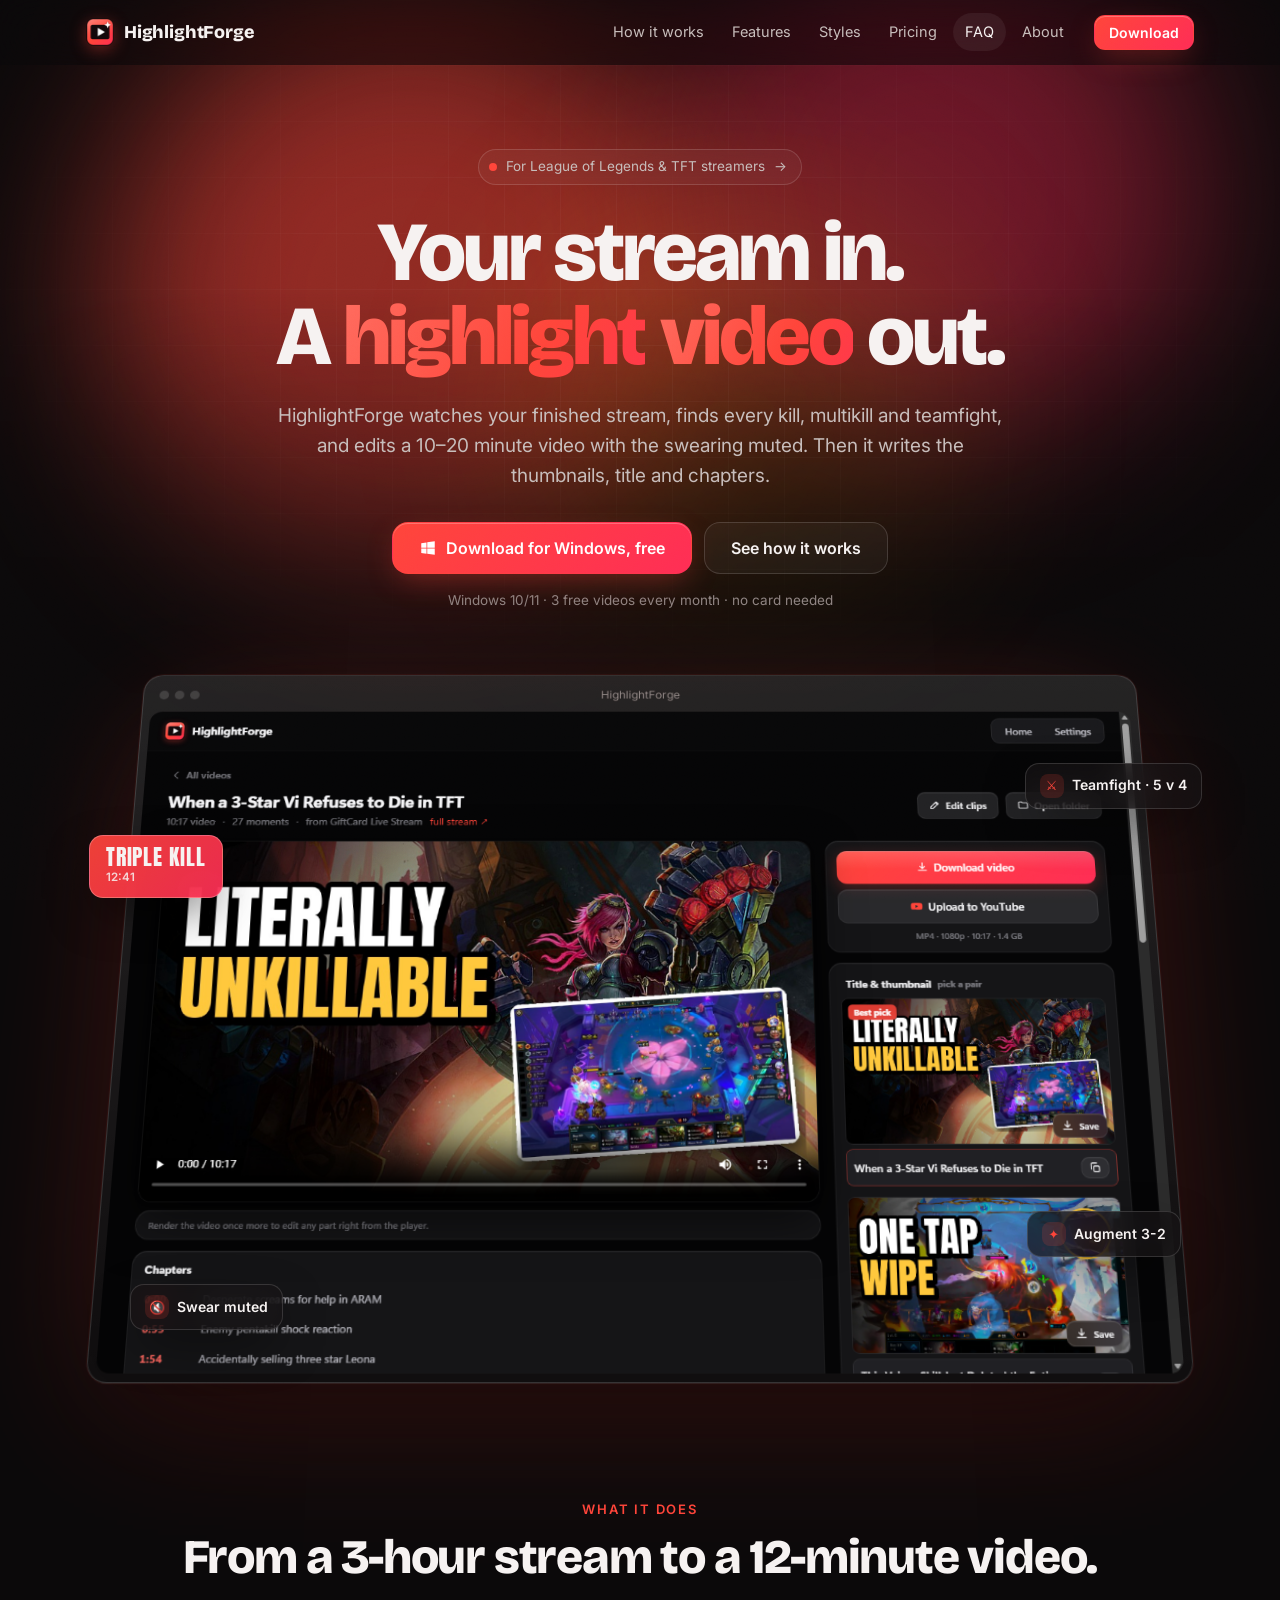
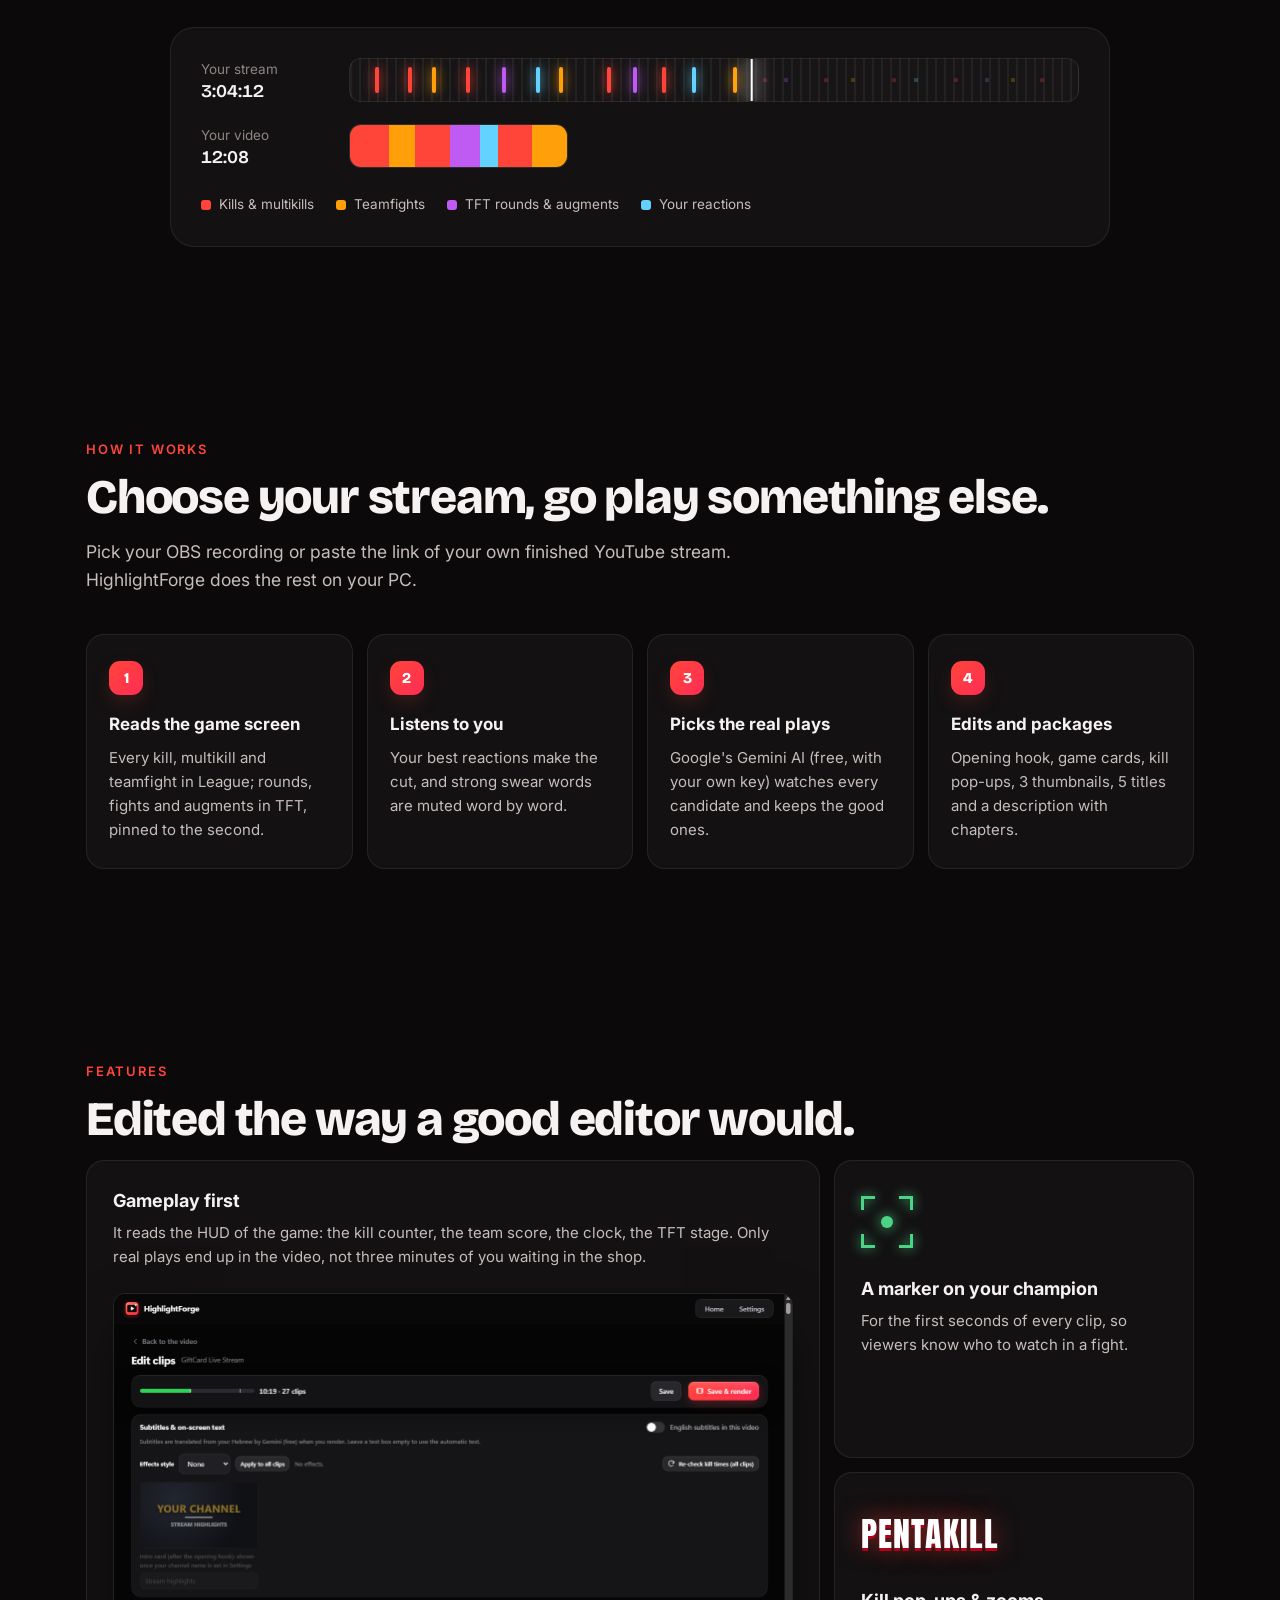
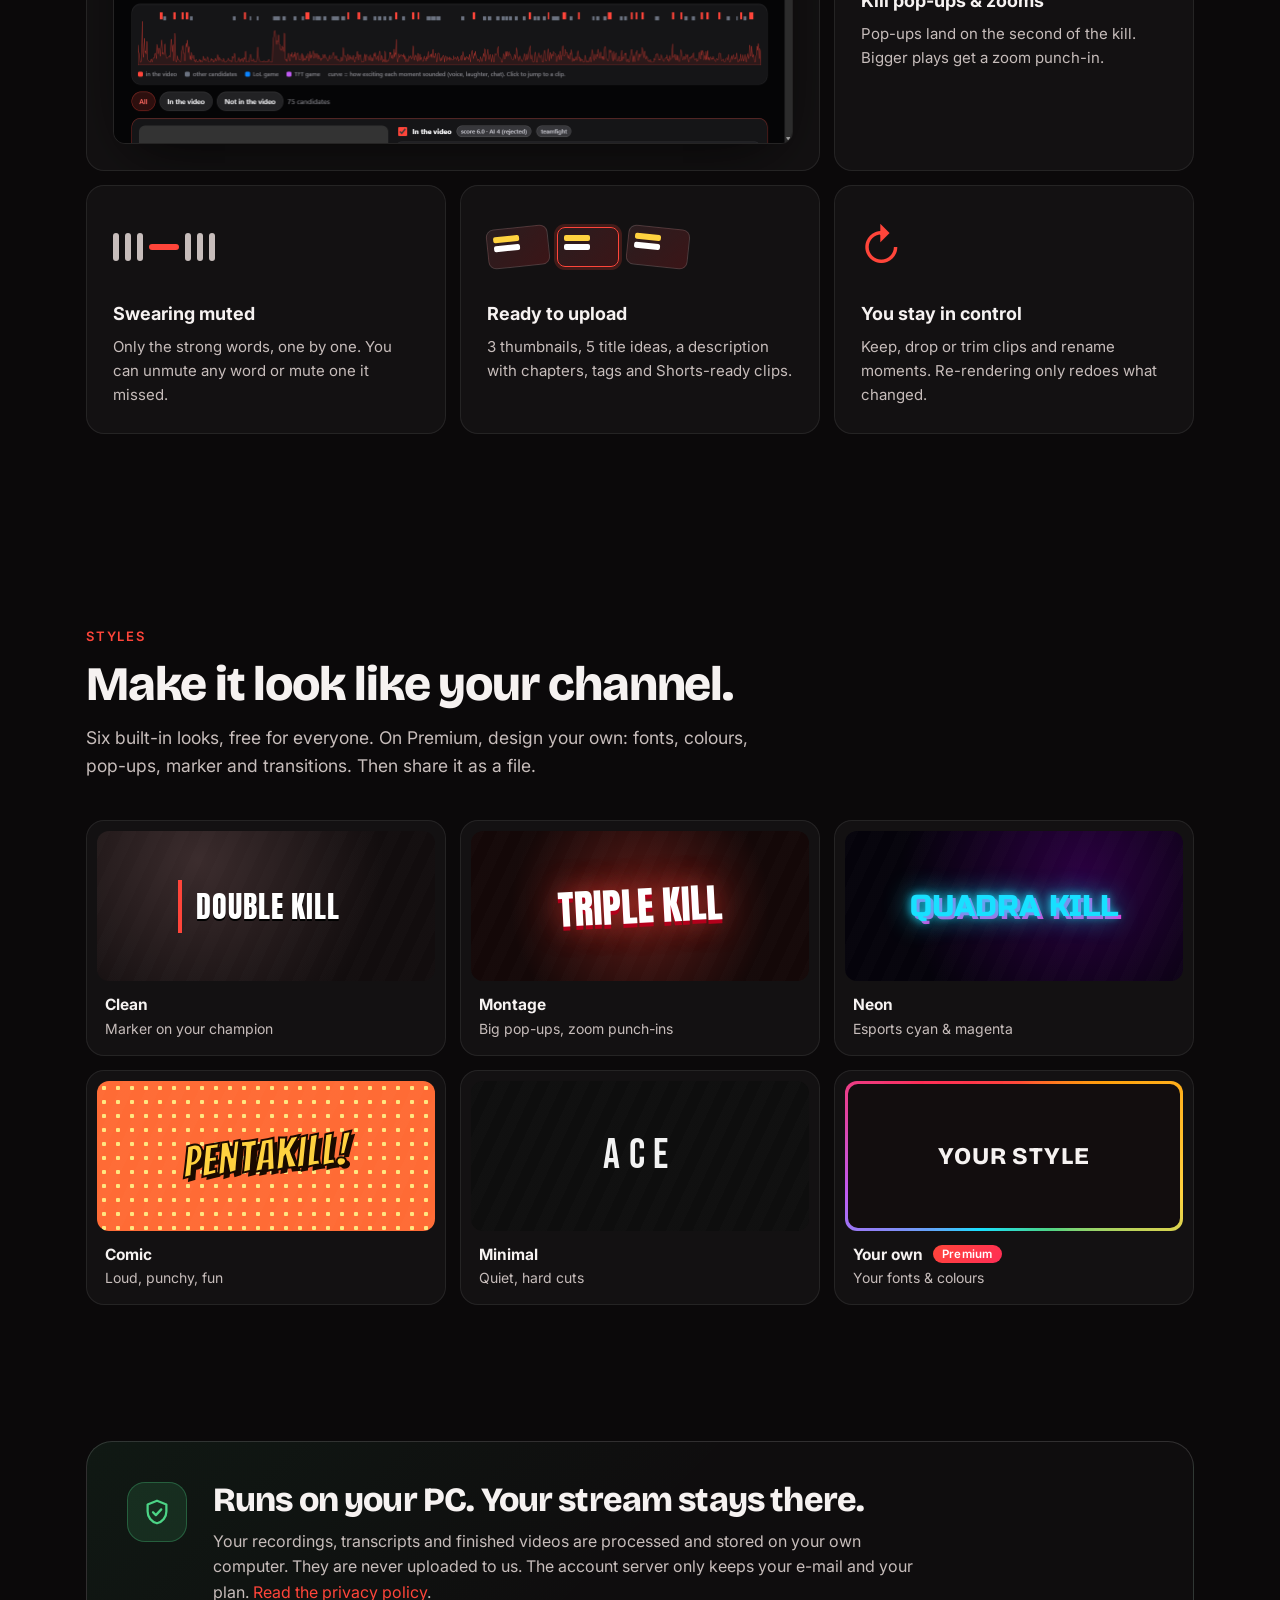
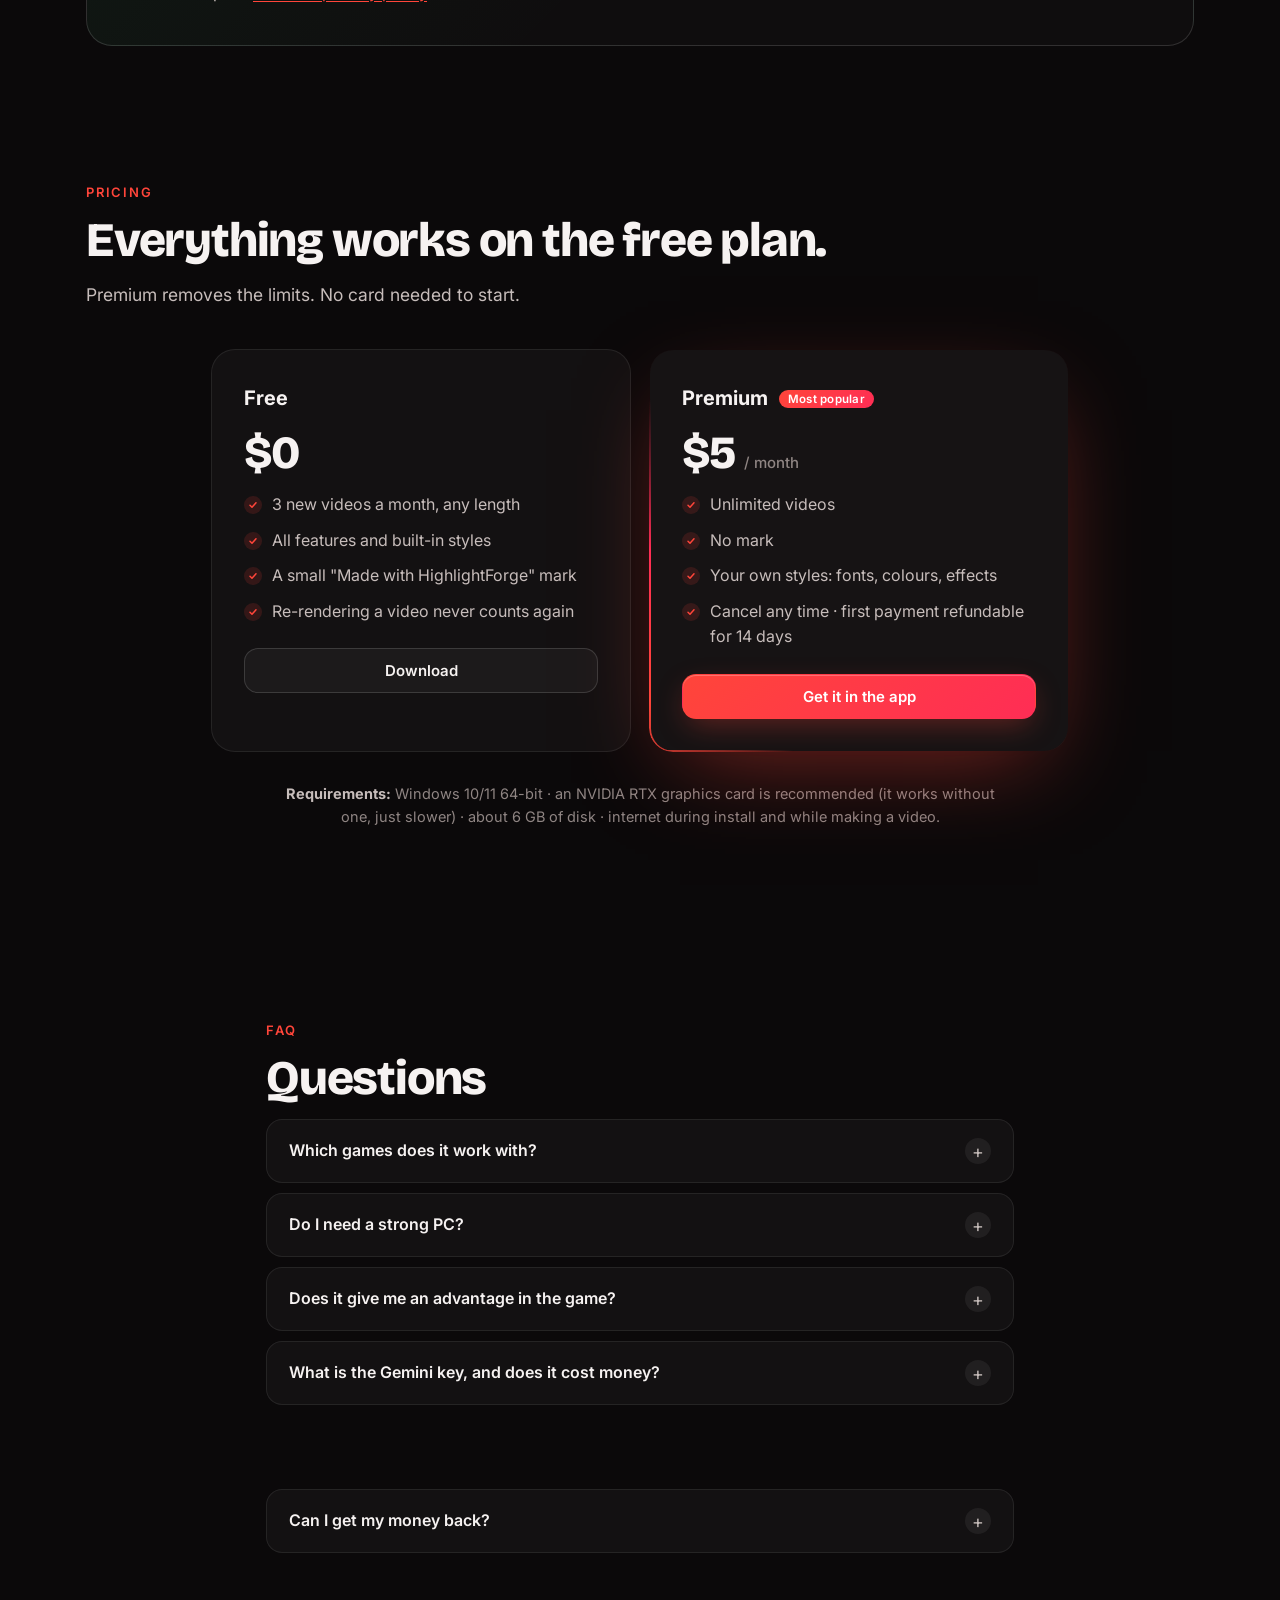
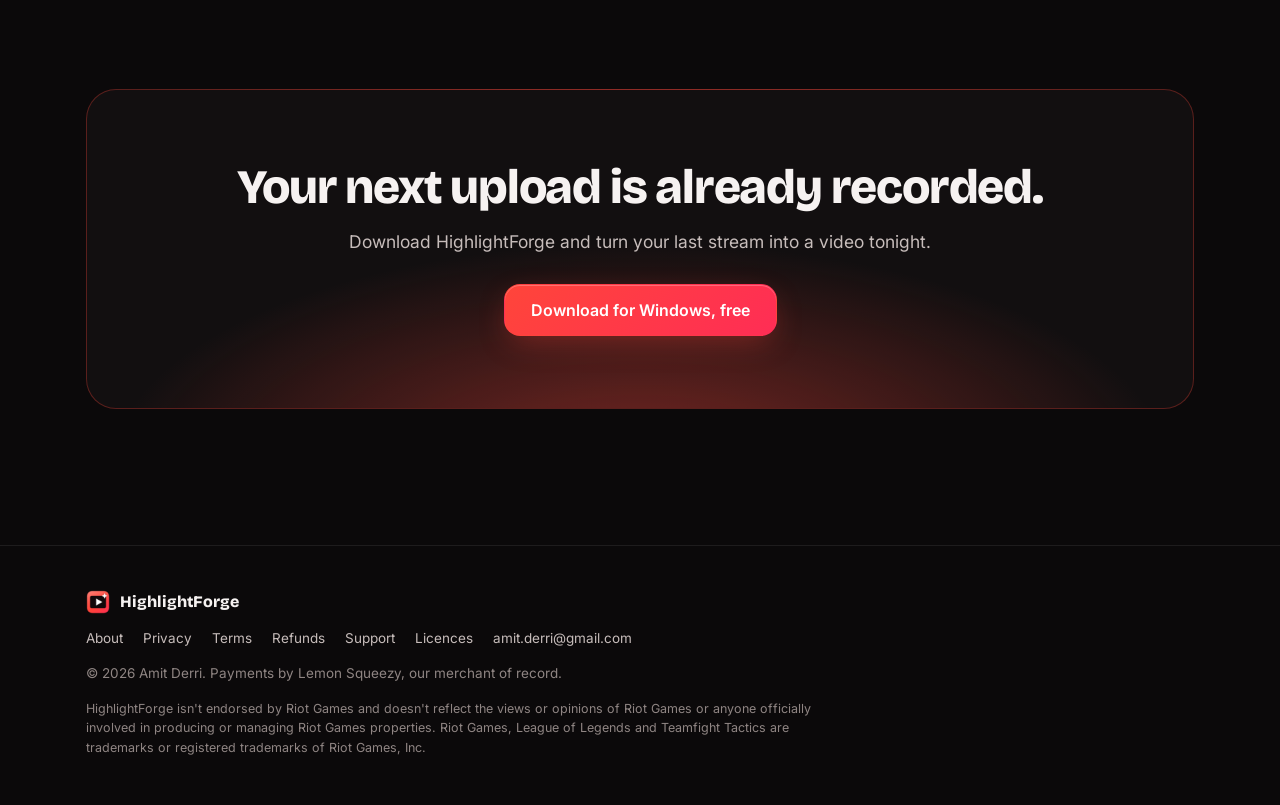
==== commit f9402a7f: "Download links: alpha-jores.itch.io/highlightforge" ====
--- a/index.html
+++ b/index.html
@@ -35,7 +35,7 @@
   <nav class="links" id="menu" aria-label="Main">
     <a href="#how">How it works</a><a href="#features">Features</a><a href="#styles">Styles</a><a href="#pricing">Pricing</a><a href="#faq">FAQ</a><a href="about">About</a>
   </nav>
-  <a class="btn primary small keep" href="https://amitderi.itch.io/highlightforge">Download</a>
+  <a class="btn primary small keep" href="https://alpha-jores.itch.io/highlightforge">Download</a>
   <button class="menu-btn" type="button" aria-controls="menu" aria-expanded="false" aria-label="Menu"><span></span><span></span></button>
 </div></header>
 
@@ -49,7 +49,7 @@
       <p class="sub reveal">HighlightForge watches your finished stream, finds every kill, multikill and teamfight, and edits a
         10–20 minute video with the swearing muted. Then it writes the thumbnails, title and chapters.</p>
       <div class="cta reveal">
-        <a class="btn primary big sheen" href="https://amitderi.itch.io/highlightforge"><svg viewBox="0 0 24 24" width="18" height="18" aria-hidden="true"><path fill="currentColor" d="M3 5.5 10 4.5v7H3zm8-1.1L21 3v8.5H11zM3 12.5h7v7l-7-1zm8 0h10V21l-10-1.4z"/></svg>Download for Windows, free</a>
+        <a class="btn primary big sheen" href="https://alpha-jores.itch.io/highlightforge"><svg viewBox="0 0 24 24" width="18" height="18" aria-hidden="true"><path fill="currentColor" d="M3 5.5 10 4.5v7H3zm8-1.1L21 3v8.5H11zM3 12.5h7v7l-7-1zm8 0h10V21l-10-1.4z"/></svg>Download for Windows, free</a>
         <a class="btn ghost big" href="#how">See how it works</a>
       </div>
       <div class="fine reveal">Windows 10/11 · 3 free videos every month · no card needed</div>
@@ -176,11 +176,11 @@
       <div class="plan reveal"><h3>Free</h3><div class="price">$0</div>
         <ul><li>3 new videos a month, any length</li><li>All features and built-in styles</li>
           <li>A small "Made with HighlightForge" mark</li><li>Re-rendering a video never counts again</li></ul>
-        <a class="btn ghost" href="https://amitderi.itch.io/highlightforge">Download</a></div>
+        <a class="btn ghost" href="https://alpha-jores.itch.io/highlightforge">Download</a></div>
       <div class="plan best reveal"><div class="ring" aria-hidden="true"></div><h3>Premium <span class="tag">Most popular</span></h3><div class="price">$5 <small>/ month</small></div>
         <ul><li>Unlimited videos</li><li>No mark</li><li>Your own styles: fonts, colours, effects</li>
           <li>Cancel any time · first payment refundable for 14 days</li></ul>
-        <a class="btn primary sheen" href="https://amitderi.itch.io/highlightforge">Get it in the app</a></div>
+        <a class="btn primary sheen" href="https://alpha-jores.itch.io/highlightforge">Get it in the app</a></div>
     </div>
     <p class="req reveal"><b>Requirements:</b> Windows 10/11 64-bit · an NVIDIA RTX graphics card is recommended (it works without
       one, just slower) · about 6 GB of disk · internet during install and while making a video.</p>
@@ -211,7 +211,7 @@
     <div class="final-card reveal">
       <h2>Your next upload is already recorded.</h2>
       <p>Download HighlightForge and turn your last stream into a video tonight.</p>
-      <a class="btn primary big sheen" href="https://amitderi.itch.io/highlightforge">Download for Windows, free</a>
+      <a class="btn primary big sheen" href="https://alpha-jores.itch.io/highlightforge">Download for Windows, free</a>
     </div>
   </div></section>
 </main>
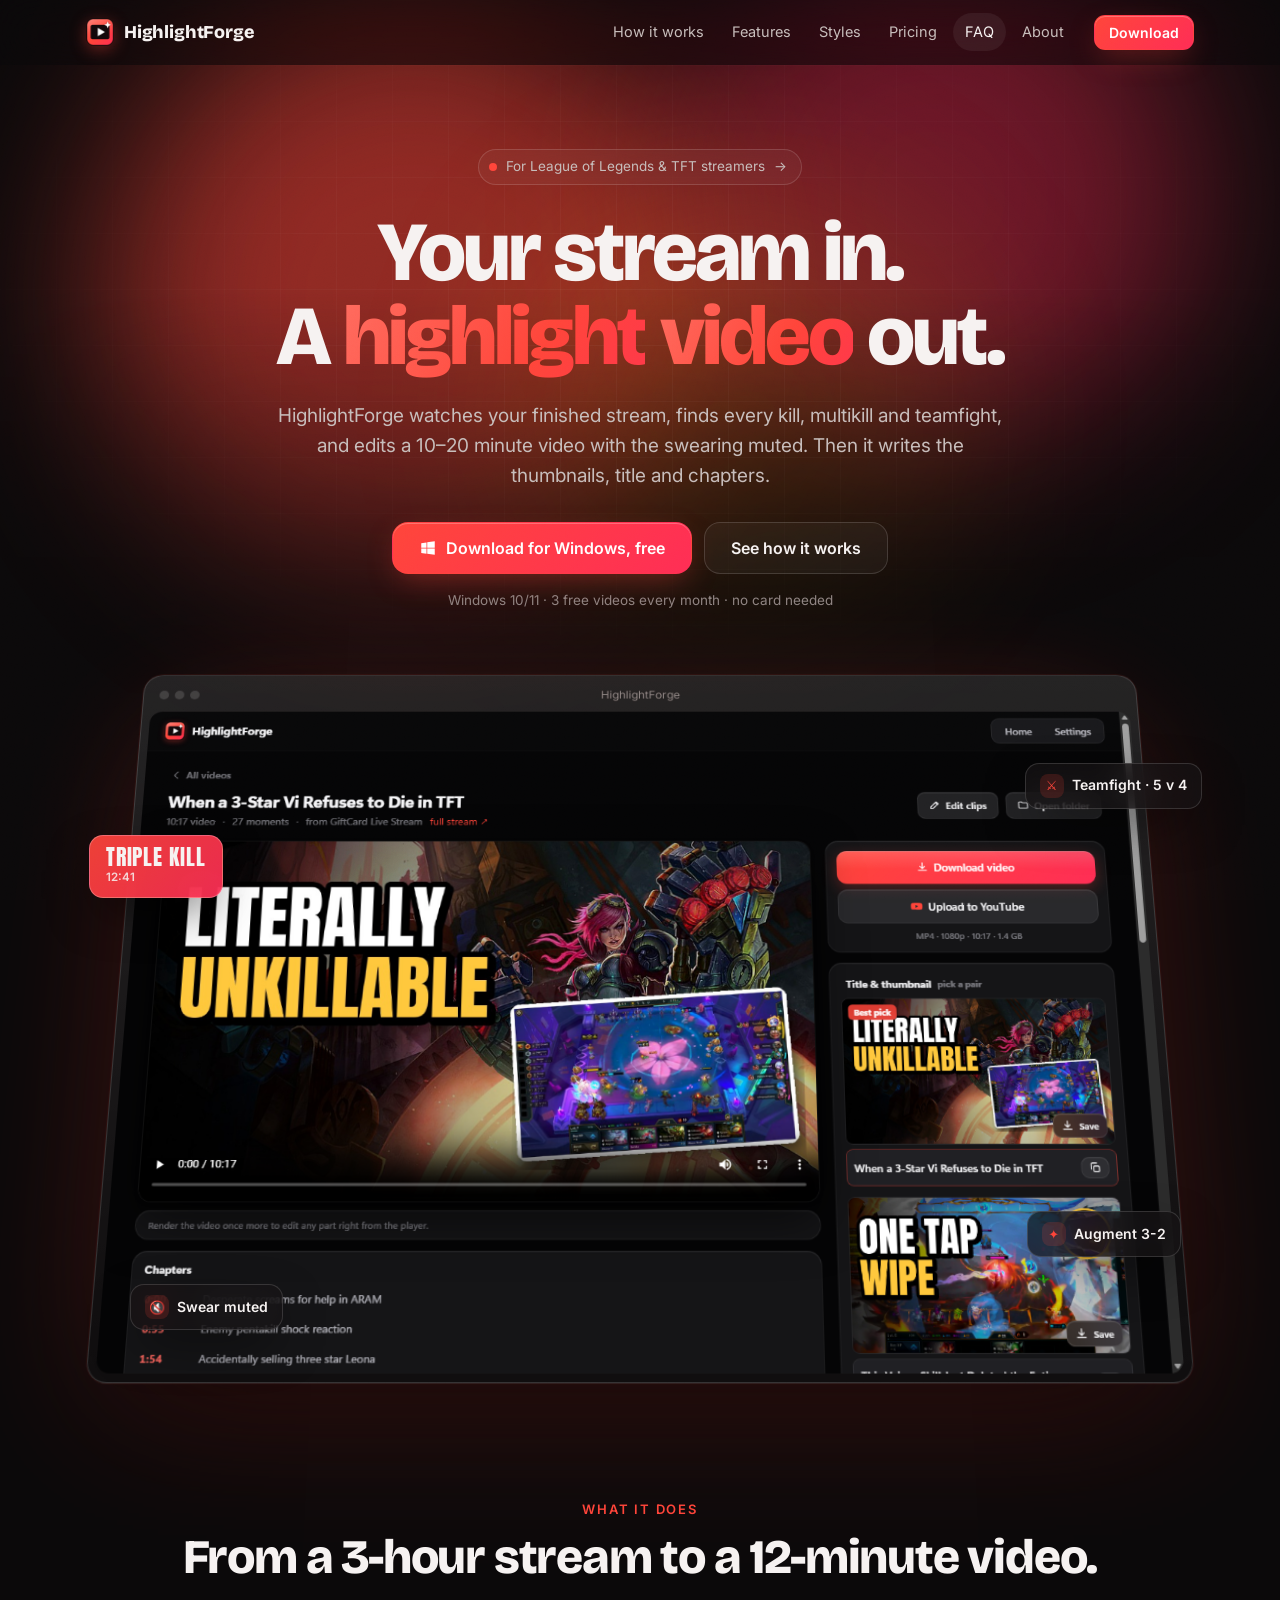
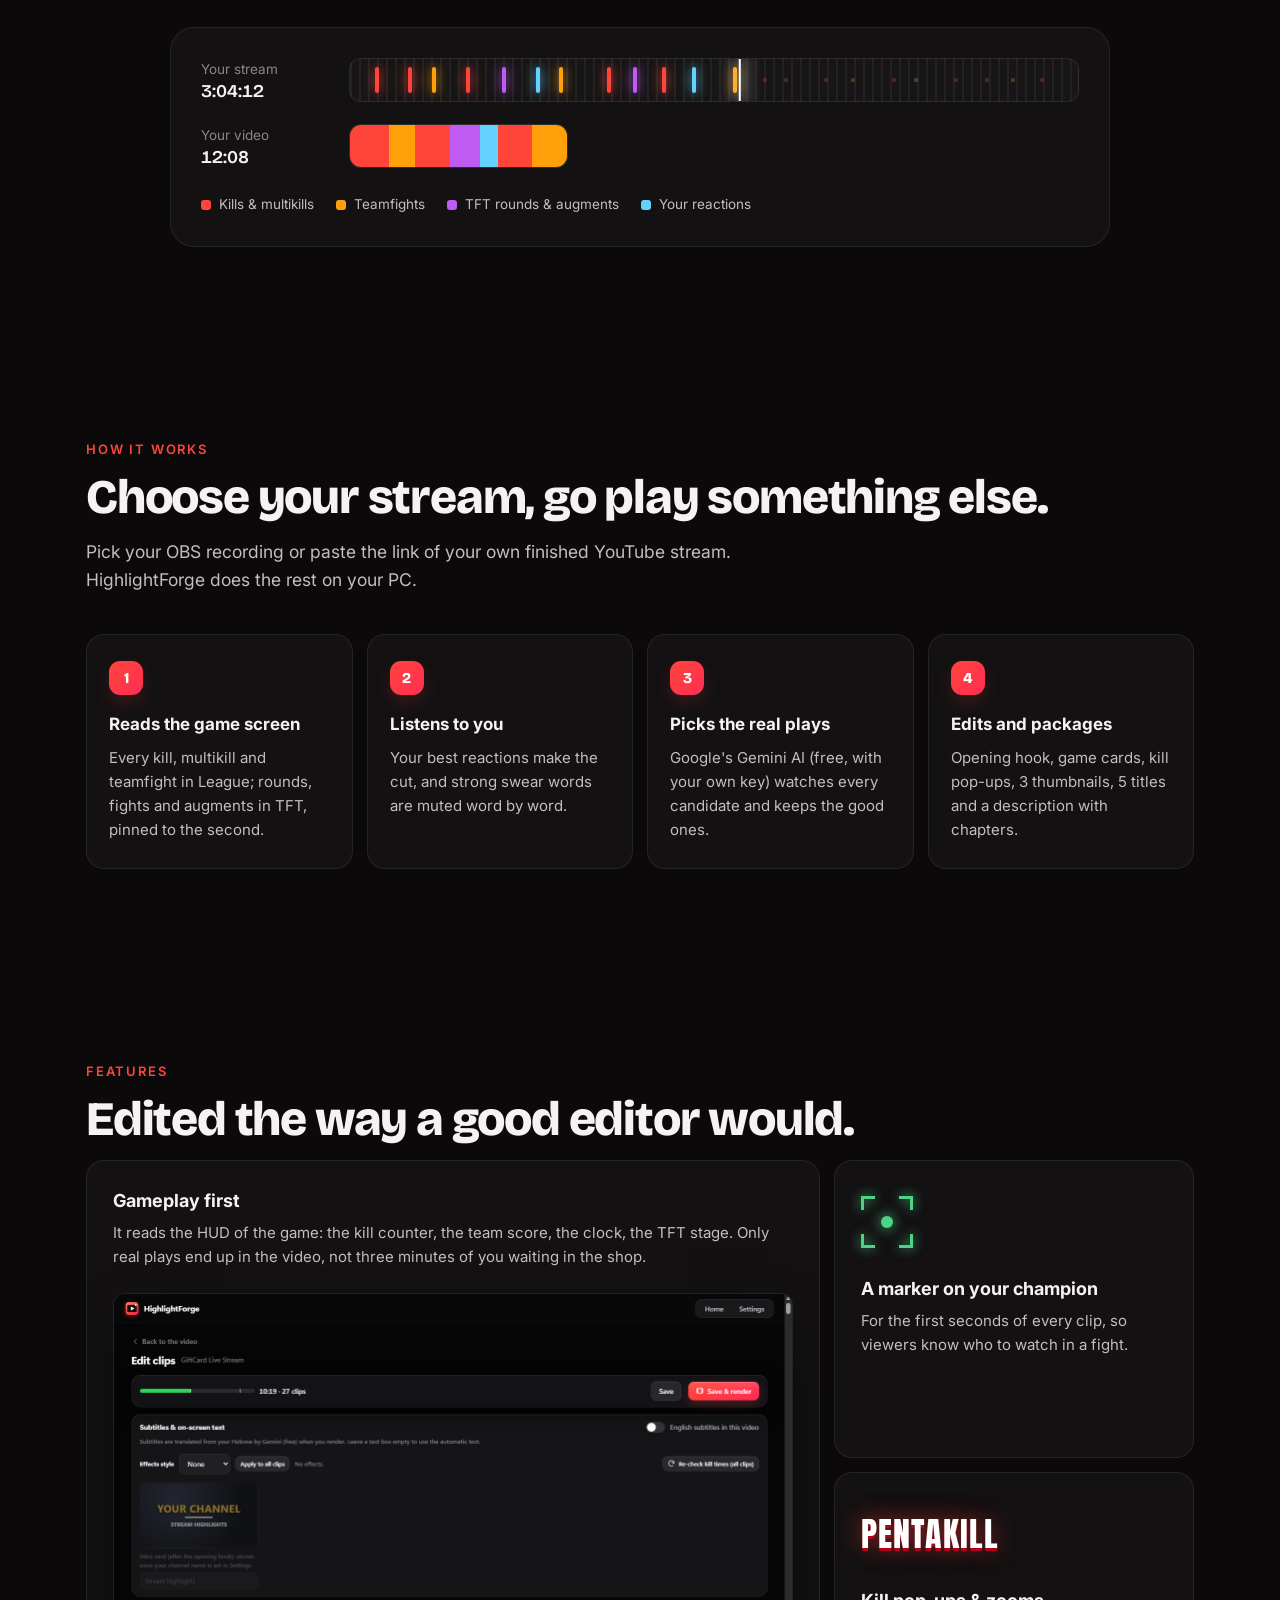
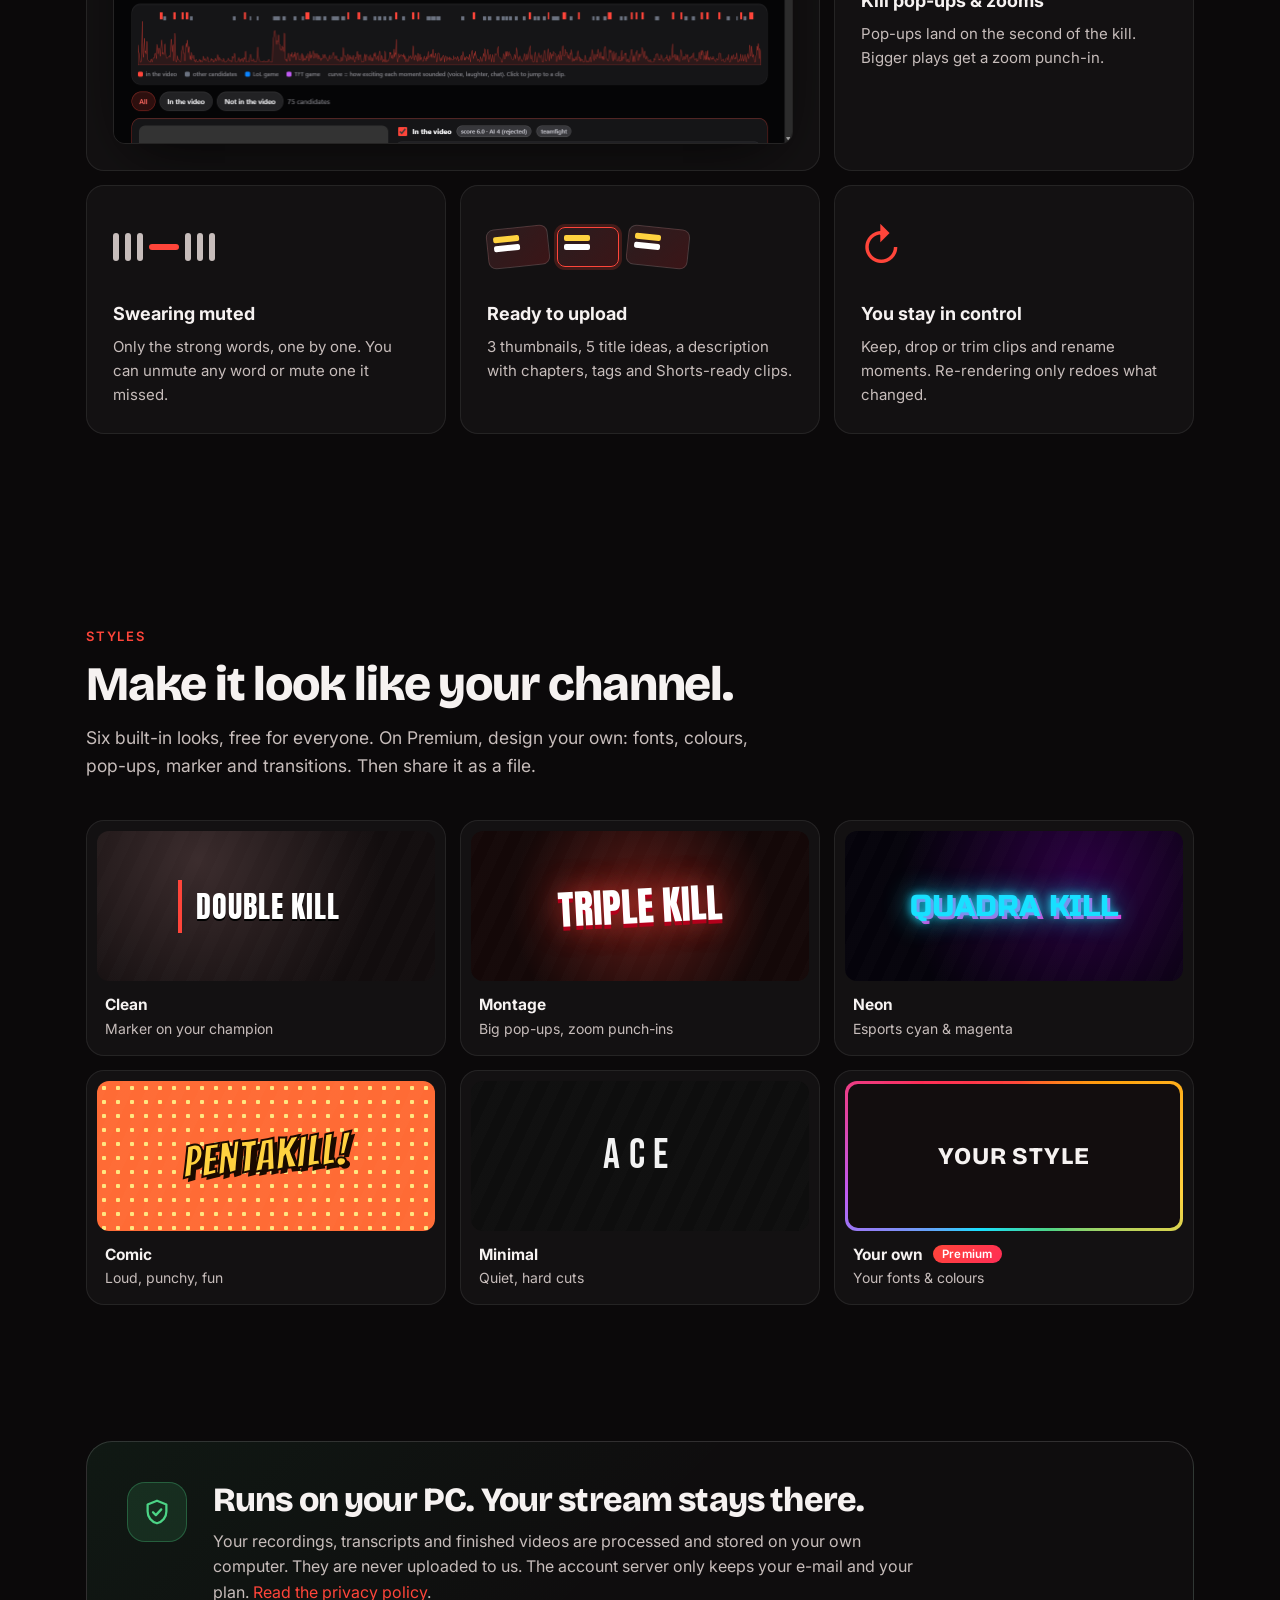
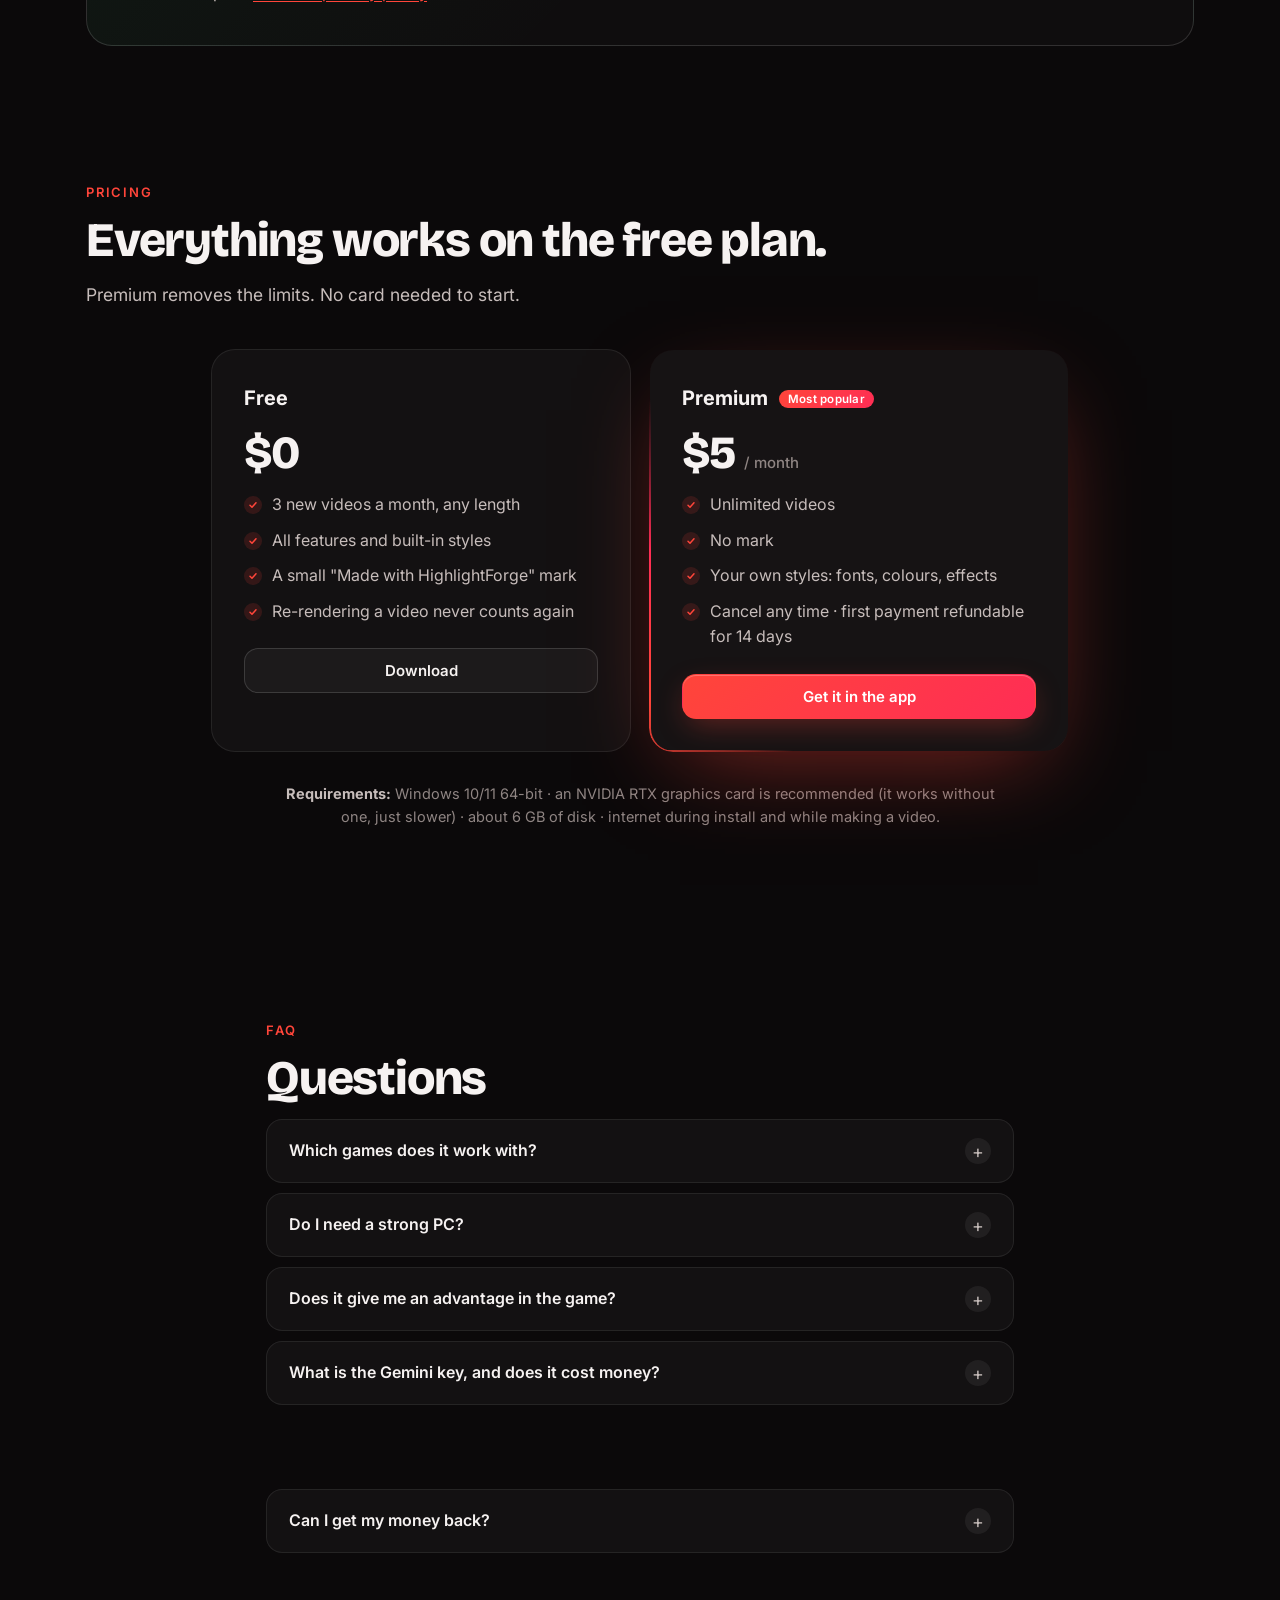
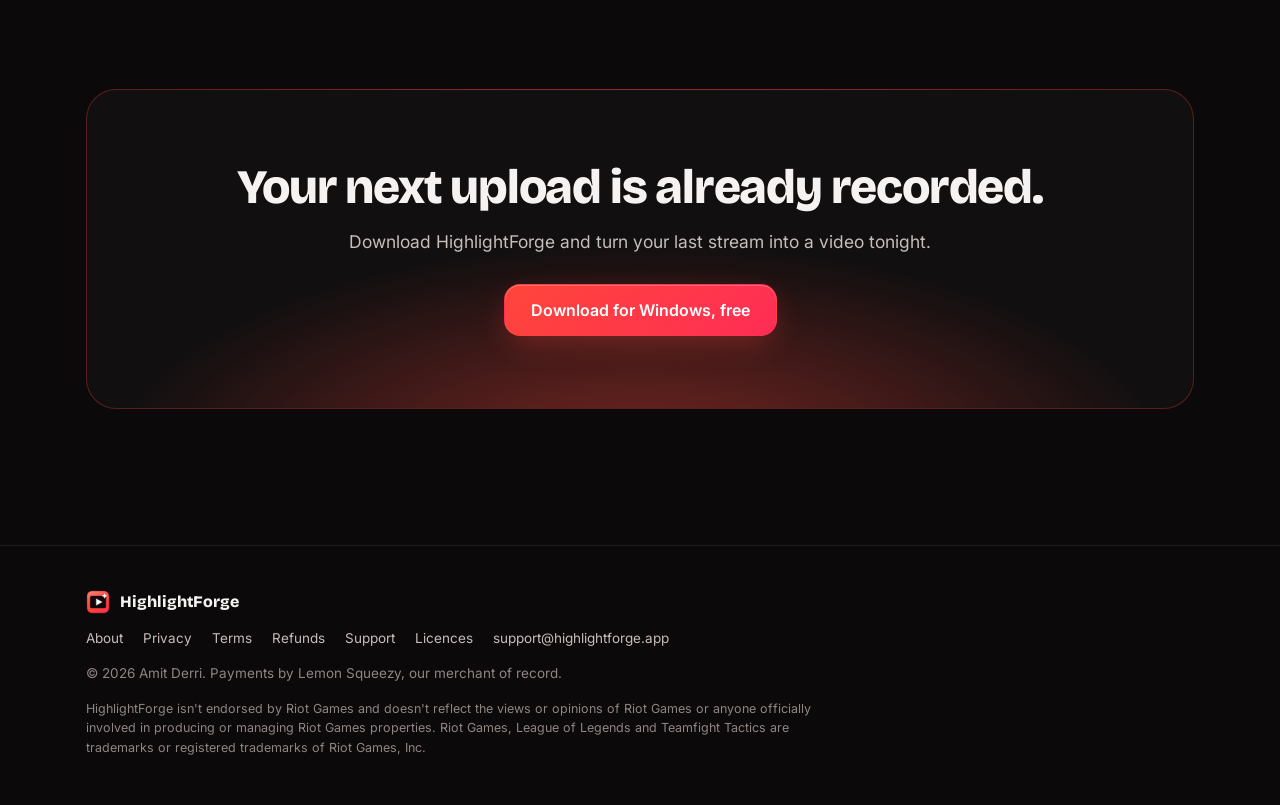
==== commit d39e0fa4: "Custom domain highlightforge.app; support@highlightforge.app" ====
--- a/index.html
+++ b/index.html
@@ -6,13 +6,13 @@
 <title>HighlightForge: stream to highlight video, automatically</title>
 <meta name="description" content="HighlightForge turns your finished League of Legends or TFT stream into a ready-to-upload YouTube highlight video: kills, multikills and fights found for you, swearing muted, thumbnails and chapters written. Free for Windows.">
 <meta name="theme-color" content="#0b090a">
-<link rel="canonical" href="https://amitderi.github.io/HighlightForge_website/">
+<link rel="canonical" href="https://highlightforge.app/">
 <meta property="og:type" content="website">
 <meta property="og:site_name" content="HighlightForge">
 <meta property="og:title" content="HighlightForge: your stream in, a highlight video out">
 <meta property="og:description" content="Finds every kill, multikill and teamfight in your League of Legends or TFT stream and edits an upload-ready highlight video. Free for Windows.">
-<meta property="og:url" content="https://amitderi.github.io/HighlightForge_website/">
-<meta property="og:image" content="https://amitderi.github.io/HighlightForge_website/img/og.png">
+<meta property="og:url" content="https://highlightforge.app/">
+<meta property="og:image" content="https://highlightforge.app/img/og.png">
 <meta name="twitter:card" content="summary_large_image">
 <link rel="icon" type="image/png" href="img/icon.png">
 <link rel="apple-touch-icon" href="img/icon.png">
@@ -22,7 +22,7 @@
 <link rel="stylesheet" href="style.css">
 <script type="application/ld+json">
 {"@context":"https://schema.org","@type":"SoftwareApplication","name":"HighlightForge","operatingSystem":"Windows 10, Windows 11",
- "applicationCategory":"MultimediaApplication","url":"https://amitderi.github.io/HighlightForge_website/","author":{"@type":"Person","name":"Amit Derri"},
+ "applicationCategory":"MultimediaApplication","url":"https://highlightforge.app/","author":{"@type":"Person","name":"Amit Derri"},
  "offers":[{"@type":"Offer","name":"Free","price":"0","priceCurrency":"USD"}]}
 </script>
 <script>document.documentElement.classList.add("js")</script>
@@ -216,6 +216,6 @@
   </div></section>
 </main>
 
-<footer><div class="wrap"><div class="foot-brand"><img src="img/icon.png" alt="" width="24" height="24">HighlightForge</div><nav><a href="about">About</a><a href="privacy">Privacy</a><a href="terms">Terms</a><a href="refunds">Refunds</a><a href="support">Support</a><a href="licences">Licences</a><a href="mailto:amit.derri@gmail.com">amit.derri@gmail.com</a></nav><div>© 2026 Amit Derri. Payments by Lemon Squeezy, our merchant of record.</div><div class="legal-line">HighlightForge isn&#x27;t endorsed by Riot Games and doesn&#x27;t reflect the views or opinions of Riot Games or anyone officially involved in producing or managing Riot Games properties. Riot Games, League of Legends and Teamfight Tactics are trademarks or registered trademarks of Riot Games, Inc.</div></div></footer>
+<footer><div class="wrap"><div class="foot-brand"><img src="img/icon.png" alt="" width="24" height="24">HighlightForge</div><nav><a href="about">About</a><a href="privacy">Privacy</a><a href="terms">Terms</a><a href="refunds">Refunds</a><a href="support">Support</a><a href="licences">Licences</a><a href="mailto:support@highlightforge.app">support@highlightforge.app</a></nav><div>© 2026 Amit Derri. Payments by Lemon Squeezy, our merchant of record.</div><div class="legal-line">HighlightForge isn&#x27;t endorsed by Riot Games and doesn&#x27;t reflect the views or opinions of Riot Games or anyone officially involved in producing or managing Riot Games properties. Riot Games, League of Legends and Teamfight Tactics are trademarks or registered trademarks of Riot Games, Inc.</div></div></footer>
 </body>
 </html>
